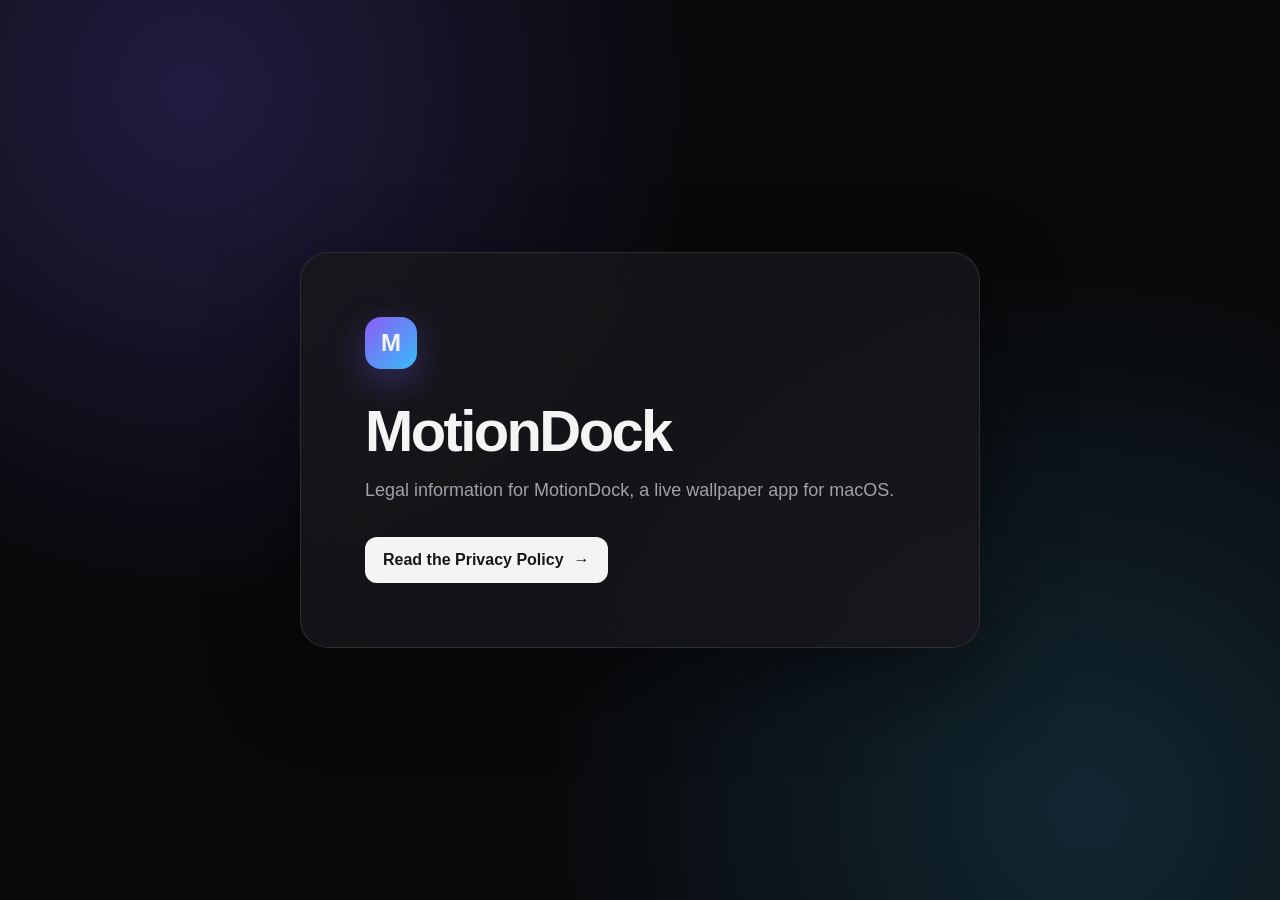
==== site/index.html @ 6feaef91 "docs: add App Store privacy policy page" ====
<!doctype html>
<html lang="en">
<head>
  <meta charset="utf-8">
  <meta name="viewport" content="width=device-width, initial-scale=1">
  <meta name="description" content="MotionDock legal information and privacy policy.">
  <title>MotionDock Legal</title>
  <style>
    :root {
      color-scheme: dark;
      font-family: Inter, ui-sans-serif, -apple-system, BlinkMacSystemFont, "Segoe UI", sans-serif;
      background: #09090b;
      color: #f4f4f5;
    }

    * { box-sizing: border-box; }

    body {
      min-height: 100vh;
      margin: 0;
      display: grid;
      place-items: center;
      padding: 32px;
      background:
        radial-gradient(circle at 15% 10%, rgba(124, 92, 255, 0.22), transparent 32rem),
        radial-gradient(circle at 85% 90%, rgba(61, 198, 255, 0.16), transparent 34rem),
        #09090b;
    }

    main {
      width: min(100%, 680px);
      padding: clamp(32px, 7vw, 64px);
      border: 1px solid rgba(255, 255, 255, 0.1);
      border-radius: 28px;
      background: rgba(24, 24, 27, 0.82);
      box-shadow: 0 30px 90px rgba(0, 0, 0, 0.42);
      backdrop-filter: blur(20px);
    }

    .mark {
      display: inline-grid;
      place-items: center;
      width: 52px;
      height: 52px;
      margin-bottom: 28px;
      border-radius: 16px;
      background: linear-gradient(135deg, #8b5cf6, #38bdf8);
      font-size: 24px;
      font-weight: 800;
      box-shadow: 0 12px 36px rgba(124, 92, 255, 0.32);
    }

    h1 { margin: 0 0 12px; font-size: clamp(36px, 8vw, 58px); letter-spacing: -0.045em; }
    p { margin: 0 0 32px; color: #a1a1aa; font-size: 18px; line-height: 1.65; }

    a {
      display: inline-flex;
      align-items: center;
      gap: 10px;
      padding: 14px 18px;
      border-radius: 12px;
      background: #f4f4f5;
      color: #18181b;
      font-weight: 700;
      text-decoration: none;
    }

    a:hover { background: #ffffff; transform: translateY(-1px); }
    a:focus-visible { outline: 3px solid #38bdf8; outline-offset: 4px; }
  </style>
</head>
<body>
  <main>
    <div class="mark" aria-hidden="true">M</div>
    <h1>MotionDock</h1>
    <p>Legal information for MotionDock, a live wallpaper app for macOS.</p>
    <a href="./privacy/">Read the Privacy Policy <span aria-hidden="true">→</span></a>
  </main>
</body>
</html>
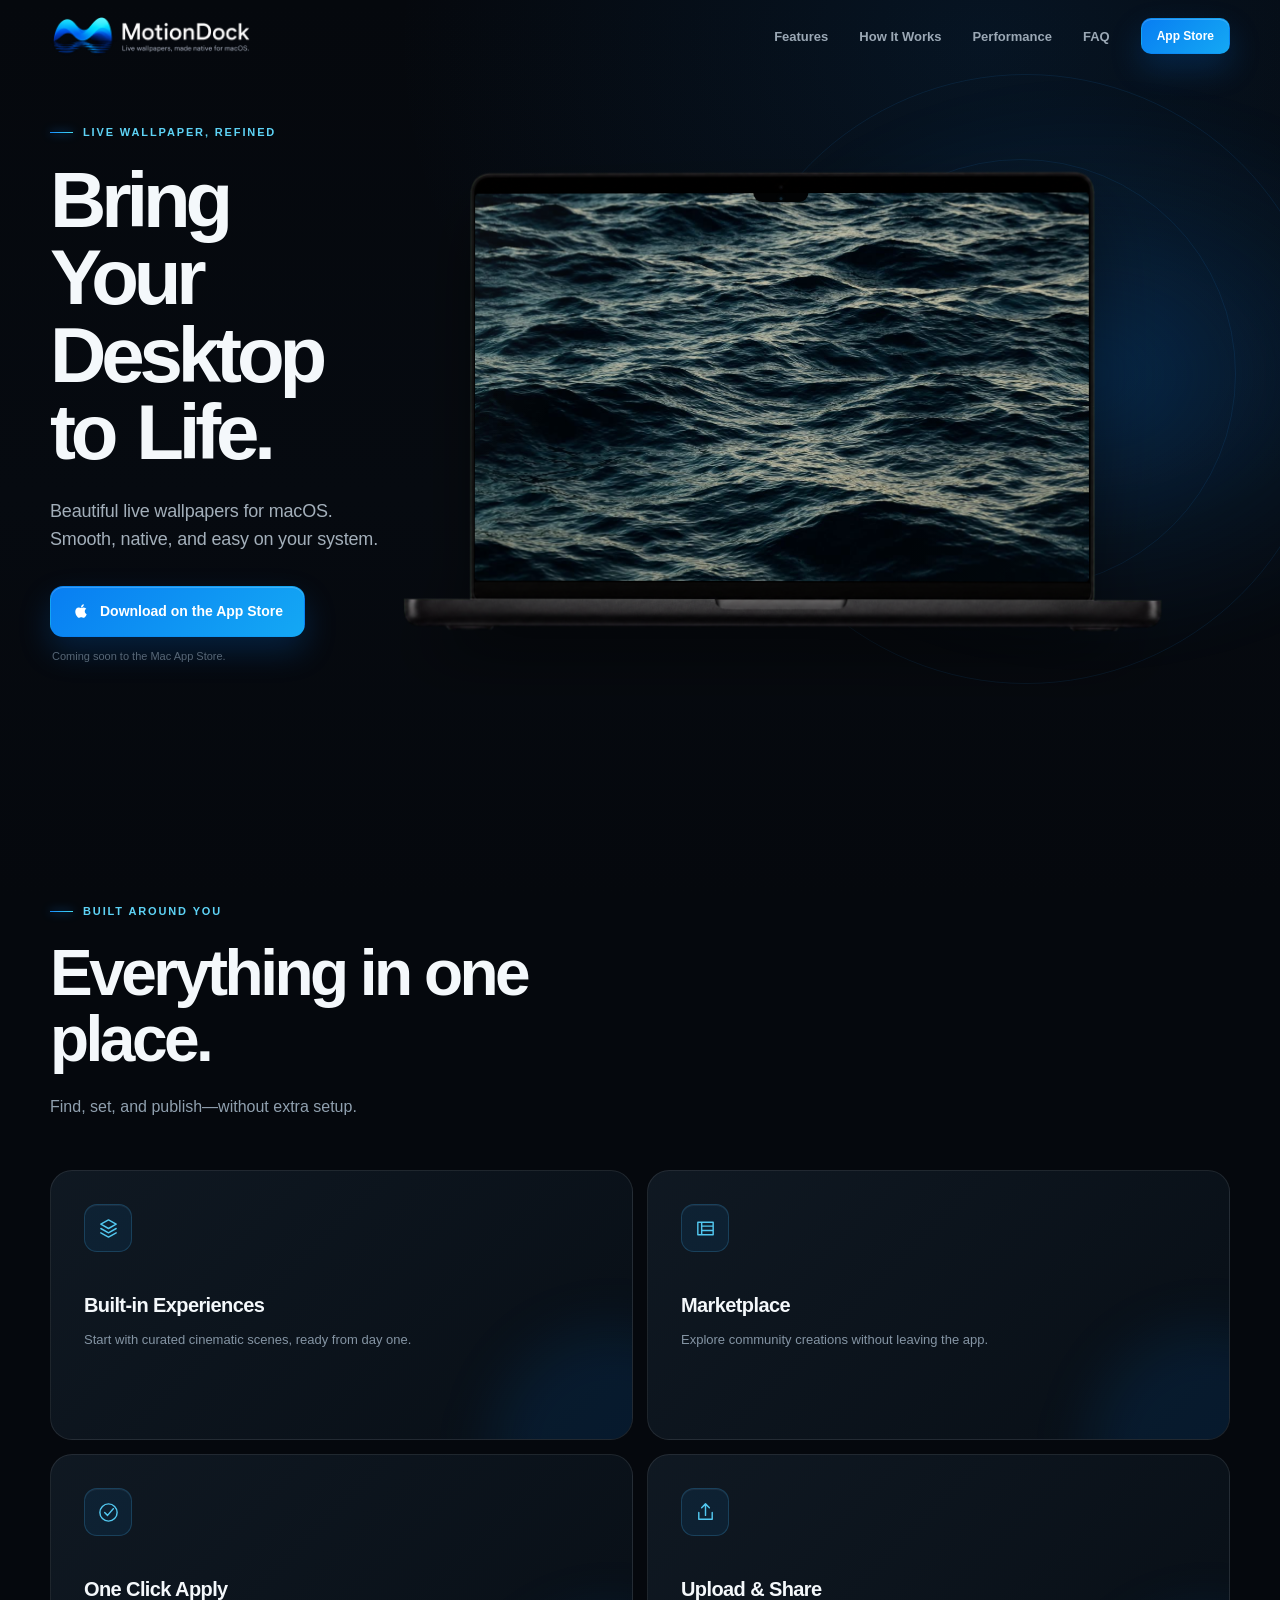
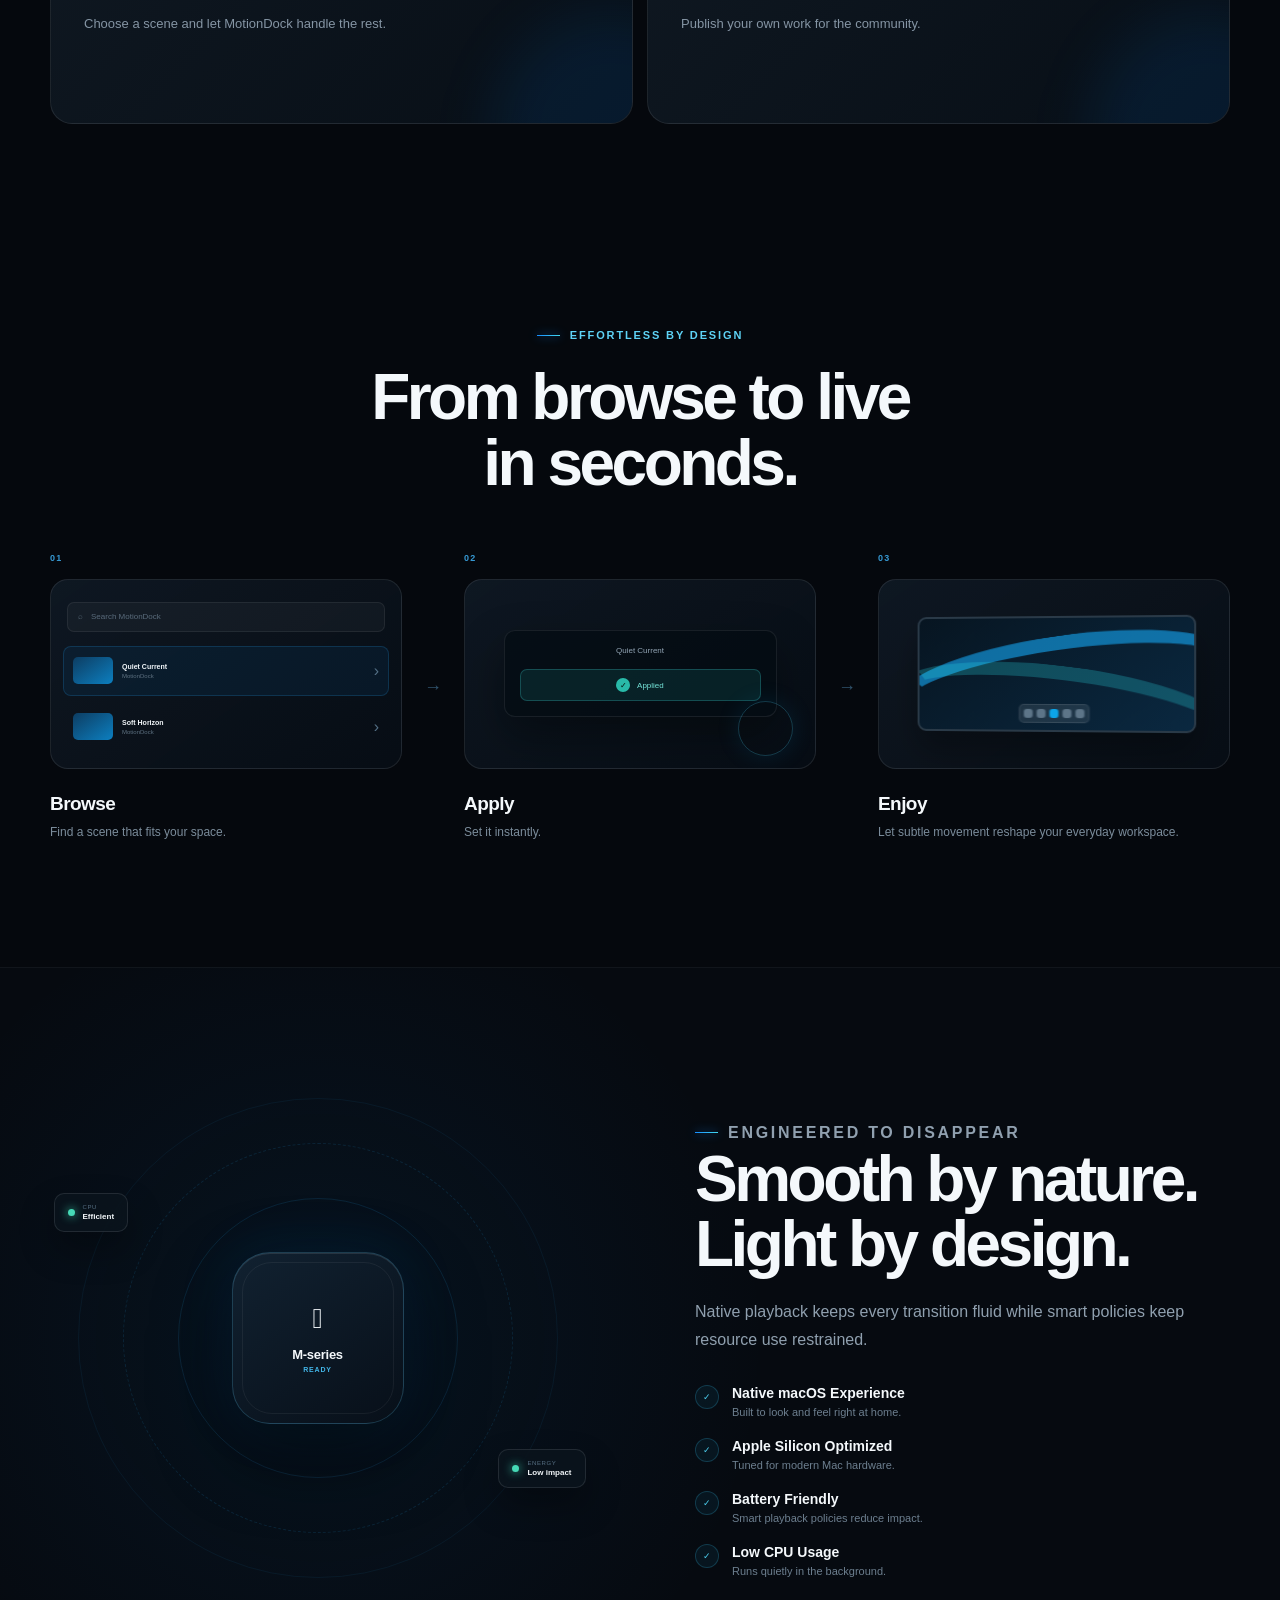
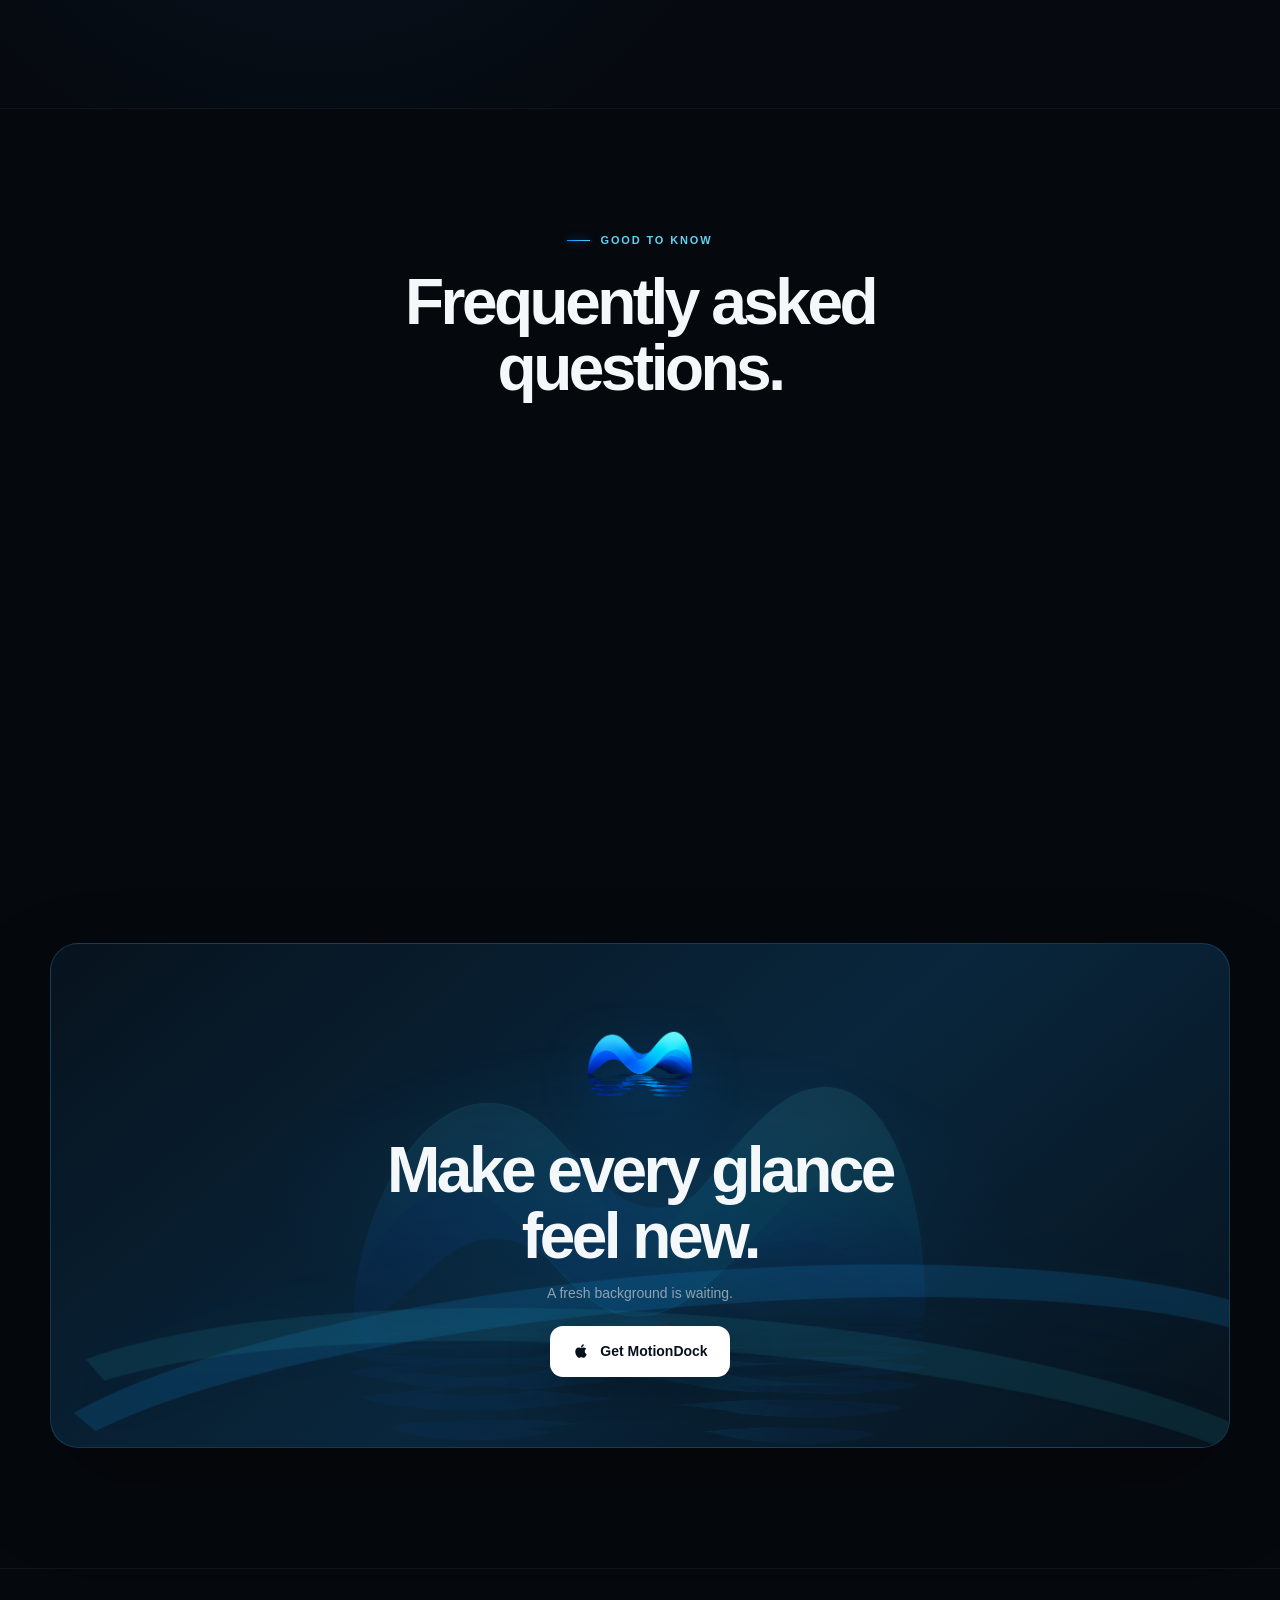
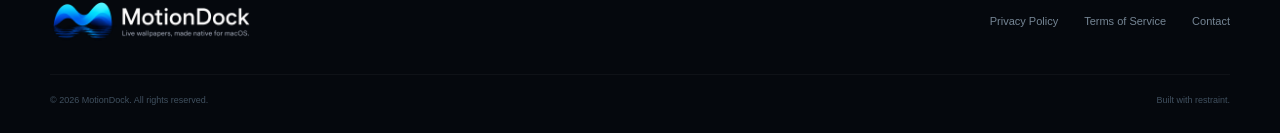
==== commit 66cc76e8: "Add MotionDock website" ====
--- a/site/index.html
+++ b/site/index.html
@@ -3,78 +3,223 @@
 <head>
   <meta charset="utf-8">
   <meta name="viewport" content="width=device-width, initial-scale=1">
-  <meta name="description" content="MotionDock legal information and privacy policy.">
-  <title>MotionDock Legal</title>
-  <style>
-    :root {
-      color-scheme: dark;
-      font-family: Inter, ui-sans-serif, -apple-system, BlinkMacSystemFont, "Segoe UI", sans-serif;
-      background: #09090b;
-      color: #f4f4f5;
-    }
-
-    * { box-sizing: border-box; }
-
-    body {
-      min-height: 100vh;
-      margin: 0;
-      display: grid;
-      place-items: center;
-      padding: 32px;
-      background:
-        radial-gradient(circle at 15% 10%, rgba(124, 92, 255, 0.22), transparent 32rem),
-        radial-gradient(circle at 85% 90%, rgba(61, 198, 255, 0.16), transparent 34rem),
-        #09090b;
-    }
-
-    main {
-      width: min(100%, 680px);
-      padding: clamp(32px, 7vw, 64px);
-      border: 1px solid rgba(255, 255, 255, 0.1);
-      border-radius: 28px;
-      background: rgba(24, 24, 27, 0.82);
-      box-shadow: 0 30px 90px rgba(0, 0, 0, 0.42);
-      backdrop-filter: blur(20px);
-    }
-
-    .mark {
-      display: inline-grid;
-      place-items: center;
-      width: 52px;
-      height: 52px;
-      margin-bottom: 28px;
-      border-radius: 16px;
-      background: linear-gradient(135deg, #8b5cf6, #38bdf8);
-      font-size: 24px;
-      font-weight: 800;
-      box-shadow: 0 12px 36px rgba(124, 92, 255, 0.32);
-    }
-
-    h1 { margin: 0 0 12px; font-size: clamp(36px, 8vw, 58px); letter-spacing: -0.045em; }
-    p { margin: 0 0 32px; color: #a1a1aa; font-size: 18px; line-height: 1.65; }
-
-    a {
-      display: inline-flex;
-      align-items: center;
-      gap: 10px;
-      padding: 14px 18px;
-      border-radius: 12px;
-      background: #f4f4f5;
-      color: #18181b;
-      font-weight: 700;
-      text-decoration: none;
-    }
-
-    a:hover { background: #ffffff; transform: translateY(-1px); }
-    a:focus-visible { outline: 3px solid #38bdf8; outline-offset: 4px; }
-  </style>
+  <meta name="theme-color" content="#05080d">
+  <meta name="description" content="MotionDock brings beautiful, performance-friendly live wallpapers to macOS. Built natively for Apple Silicon.">
+  <meta name="keywords" content="MotionDock, macOS live wallpaper, Apple Silicon, animated wallpaper, Mac wallpaper">
+  <meta name="author" content="MotionDock">
+  <meta property="og:type" content="website">
+  <meta property="og:site_name" content="MotionDock">
+  <meta property="og:title" content="MotionDock — Bring Your Desktop to Life">
+  <meta property="og:description" content="Beautiful live wallpapers for macOS. Designed for Apple Silicon.">
+  <meta property="og:image" content="https://gkgk104.github.io/MovingWallpaperMac/assets/brandmark.png">
+  <meta property="og:url" content="https://gkgk104.github.io/MovingWallpaperMac/">
+  <meta name="twitter:card" content="summary_large_image">
+  <meta name="twitter:title" content="MotionDock — Bring Your Desktop to Life">
+  <meta name="twitter:description" content="Beautiful live wallpapers for macOS. Designed for Apple Silicon.">
+  <meta name="twitter:image" content="https://gkgk104.github.io/MovingWallpaperMac/assets/brandmark.png">
+  <link rel="canonical" href="https://gkgk104.github.io/MovingWallpaperMac/">
+  <link rel="icon" type="image/png" href="assets/favicon.png">
+  <link rel="apple-touch-icon" href="assets/brandmark.png">
+  <link rel="stylesheet" href="styles.css?v=20260703-icon1">
+  <script src="script.js" defer></script>
+  <title>MotionDock — Live Wallpapers for macOS</title>
 </head>
 <body>
-  <main>
-    <div class="mark" aria-hidden="true">M</div>
-    <h1>MotionDock</h1>
-    <p>Legal information for MotionDock, a live wallpaper app for macOS.</p>
-    <a href="./privacy/">Read the Privacy Policy <span aria-hidden="true">→</span></a>
+  <a class="skip-link" href="#main">Skip to content</a>
+
+  <header class="site-header" data-header>
+    <nav class="nav shell" aria-label="Primary navigation">
+      <a class="brand" href="./" aria-label="MotionDock home">
+        <img class="brand-wordmark" src="assets/wordmark.png" width="200" height="40" alt="MotionDock">
+      </a>
+      <button class="nav-toggle" type="button" aria-expanded="false" aria-controls="nav-links" data-nav-toggle>
+        <span class="sr-only">Open menu</span>
+        <span></span><span></span>
+      </button>
+      <div class="nav-links" id="nav-links" data-nav-links>
+        <a href="#features">Features</a>
+        <a href="#how-it-works">How It Works</a>
+        <a href="#performance">Performance</a>
+        <a href="#faq">FAQ</a>
+        <a class="button button-small button-primary" href="#download" data-app-store>App Store</a>
+      </div>
+    </nav>
+  </header>
+
+  <main id="main">
+    <section class="hero shell section-pad" aria-labelledby="hero-title">
+      <div class="hero-glow" aria-hidden="true"></div>
+      <div class="hero-copy reveal">
+        <p class="eyebrow"><span></span> Live wallpaper, refined</p>
+        <h1 id="hero-title">Bring Your<br>Desktop to Life.</h1>
+        <p class="hero-subtitle">Beautiful live wallpapers for macOS.<br>Smooth, native, and easy on your system.</p>
+        <div class="button-row">
+          <a class="button button-primary" href="#download" data-app-store>
+            <svg aria-hidden="true" viewBox="0 0 24 24"><path d="M17.05 20.28c-.98.95-2.05.8-3.08.35-1.09-.46-2.09-.48-3.24 0-1.44.62-2.2.44-3.06-.35C2.79 15.25 3.51 7.59 9.05 7.31c1.35.07 2.29.74 3.08.79 1.18-.24 2.31-.93 3.57-.84 1.51.12 2.65.72 3.4 1.8-3.12 1.87-2.38 5.98.48 7.13-.57 1.5-1.31 2.99-2.53 4.1ZM12.03 7.25C11.88 5.02 13.69 3.18 15.77 3c.29 2.58-2.34 4.5-3.74 4.25Z"/></svg>
+            Download on the App Store
+          </a>
+        </div>
+        <p class="availability" data-store-status>Coming soon to the Mac App Store.</p>
+      </div>
+
+      <div class="hero-visual reveal" data-reveal-delay="1" aria-label="MotionDock live wallpaper running on a MacBook">
+        <div class="preview-orbit preview-orbit-one" aria-hidden="true"></div>
+        <div class="preview-orbit preview-orbit-two" aria-hidden="true"></div>
+        <div class="macbook">
+          <div class="macbook-frame">
+            <img class="macbook-frame-image" src="assets/macbook-frame-transparent.png" width="1604" height="981" alt="" aria-hidden="true">
+            <div class="macbook-screen">
+              <video data-hero-video autoplay muted loop playsinline preload="metadata" poster="assets/hero-wallpaper-poster.jpg" aria-label="Ocean live wallpaper playing on a Mac desktop">
+                <source src="assets/hero-wallpaper.mp4" type="video/mp4">
+              </video>
+              <div class="screen-sheen" aria-hidden="true"></div>
+            </div>
+          </div>
+        </div>
+      </div>
+    </section>
+
+    <section class="section shell" id="features" aria-labelledby="features-title">
+      <div class="section-heading reveal">
+        <p class="eyebrow"><span></span> Built around you</p>
+        <h2 id="features-title">Everything in one place.</h2>
+        <p>Find, set, and publish—without extra setup.</p>
+      </div>
+      <div class="feature-grid">
+        <article class="feature-card reveal">
+          <div class="feature-icon" aria-hidden="true"><svg viewBox="0 0 24 24"><path d="m4 7.5 8-4.5 8 4.5-8 4.5-8-4.5Z"/><path d="m4 12 8 4.5 8-4.5M4 16.5l8 4.5 8-4.5"/></svg></div>
+          <h3>Built-in Experiences</h3>
+          <p>Start with curated cinematic scenes, ready from day one.</p>
+        </article>
+        <article class="feature-card reveal" data-reveal-delay="1">
+          <div class="feature-icon" aria-hidden="true"><svg viewBox="0 0 24 24"><path d="M4 5.5h16v13H4zM8 5.5v13M8 9.5h12M8 14h12"/></svg></div>
+          <h3>Marketplace</h3>
+          <p>Explore community creations without leaving the app.</p>
+        </article>
+        <article class="feature-card reveal">
+          <div class="feature-icon" aria-hidden="true"><svg viewBox="0 0 24 24"><path d="m8 12 3 3 6-7M12 3a9 9 0 1 0 0 18 9 9 0 0 0 0-18Z"/></svg></div>
+          <h3>One Click Apply</h3>
+          <p>Choose a scene and let MotionDock handle the rest.</p>
+        </article>
+        <article class="feature-card reveal" data-reveal-delay="1">
+          <div class="feature-icon" aria-hidden="true"><svg viewBox="0 0 24 24"><path d="M12 15V3m0 0L8 7m4-4 4 4M5 12v7h14v-7"/></svg></div>
+          <h3>Upload &amp; Share</h3>
+          <p>Publish your own work for the community.</p>
+        </article>
+      </div>
+    </section>
+
+    <section class="section shell how-section" id="how-it-works" aria-labelledby="how-title">
+      <div class="section-heading centered reveal">
+        <p class="eyebrow"><span></span> Effortless by design</p>
+        <h2 id="how-title">From browse to live<br>in seconds.</h2>
+      </div>
+      <div class="steps">
+        <article class="step reveal">
+          <span class="step-number">01</span>
+          <div class="step-visual browse-visual" aria-hidden="true">
+            <div class="search-pill">⌕ <span>Search MotionDock</span></div>
+            <div class="result-row active"><i></i><span><b>Quiet Current</b><small>MotionDock</small></span><em>›</em></div>
+            <div class="result-row"><i></i><span><b>Soft Horizon</b><small>MotionDock</small></span><em>›</em></div>
+          </div>
+          <h3>Browse</h3>
+          <p>Find a scene that fits your space.</p>
+        </article>
+        <div class="step-connector" aria-hidden="true">→</div>
+        <article class="step reveal" data-reveal-delay="1">
+          <span class="step-number">02</span>
+          <div class="step-visual apply-visual" aria-hidden="true">
+            <div class="apply-window"><span>Quiet Current</span><button><i>✓</i> Applied</button></div>
+            <div class="click-ring"></div>
+          </div>
+          <h3>Apply</h3>
+          <p>Set it instantly.</p>
+        </article>
+        <div class="step-connector" aria-hidden="true">→</div>
+        <article class="step reveal" data-reveal-delay="2">
+          <span class="step-number">03</span>
+          <div class="step-visual enjoy-visual" aria-hidden="true">
+            <div class="mini-desktop"><div class="desktop-wave"><i></i><i></i></div><div class="dock"><span></span><span></span><span></span><span></span><span></span></div></div>
+          </div>
+          <h3>Enjoy</h3>
+          <p>Let subtle movement reshape your everyday workspace.</p>
+        </article>
+      </div>
+    </section>
+
+    <section class="section performance-section" id="performance" aria-labelledby="performance-title">
+      <div class="shell performance-layout">
+        <div class="performance-visual reveal" aria-hidden="true">
+          <div class="silicon-chip"><span></span><b>M-series</b><small>Ready</small></div>
+          <div class="flow-ring ring-one"></div><div class="flow-ring ring-two"></div><div class="flow-ring ring-three"></div>
+          <div class="metric-badge metric-one"><i></i><span><small>CPU</small><b>Efficient</b></span></div>
+          <div class="metric-badge metric-two"><i></i><span><small>ENERGY</small><b>Low impact</b></span></div>
+        </div>
+        <div class="performance-copy reveal" data-reveal-delay="1">
+          <p class="eyebrow"><span></span> Engineered to disappear</p>
+          <h2 id="performance-title">Smooth by nature.<br>Light by design.</h2>
+          <p>Native playback keeps every transition fluid while smart policies keep resource use restrained.</p>
+          <ul class="performance-list">
+            <li><i>✓</i><span><b>Native macOS Experience</b><small>Built to look and feel right at home.</small></span></li>
+            <li><i>✓</i><span><b>Apple Silicon Optimized</b><small>Tuned for modern Mac hardware.</small></span></li>
+            <li><i>✓</i><span><b>Battery Friendly</b><small>Smart playback policies reduce impact.</small></span></li>
+            <li><i>✓</i><span><b>Low CPU Usage</b><small>Runs quietly in the background.</small></span></li>
+          </ul>
+        </div>
+      </div>
+    </section>
+
+    <section class="section shell faq-section" id="faq" aria-labelledby="faq-title">
+      <div class="section-heading centered reveal">
+        <p class="eyebrow"><span></span> Good to know</p>
+        <h2 id="faq-title">Frequently asked questions.</h2>
+      </div>
+      <div class="faq-list reveal">
+        <details>
+          <summary>Does it support Apple Silicon?<span aria-hidden="true">＋</span></summary>
+          <p>Yes. It is tuned for every M-series Mac.</p>
+        </details>
+        <details>
+          <summary>Can I upload my own wallpapers?<span aria-hidden="true">＋</span></summary>
+          <p>Yes. Signed-in users can upload supported motion wallpapers they own or have permission to share.</p>
+        </details>
+        <details>
+          <summary>Where are uploaded videos stored?<span aria-hidden="true">＋</span></summary>
+          <p>Published marketplace videos are stored securely using MotionDock’s cloud infrastructure. Local wallpapers you import remain on your Mac.</p>
+        </details>
+        <details>
+          <summary>Does it affect performance?<span aria-hidden="true">＋</span></summary>
+          <p>Activity drops automatically whenever the wallpaper is covered or inactive.</p>
+        </details>
+      </div>
+    </section>
+
+    <section class="cta-section shell" id="download" aria-labelledby="cta-title">
+      <div class="cta-card reveal">
+        <div class="cta-wave" aria-hidden="true"></div>
+        <img class="cta-brand-wave" src="assets/wave-mark.png" alt="" aria-hidden="true">
+        <img class="cta-brandmark" src="assets/logomark.png" width="150" height="100" alt="MotionDock logo">
+        <h2 id="cta-title">Make every glance<br>feel new.</h2>
+        <p>A fresh background is waiting.</p>
+        <a class="button button-light" href="#download" data-app-store>
+          <svg aria-hidden="true" viewBox="0 0 24 24"><path d="M17.05 20.28c-.98.95-2.05.8-3.08.35-1.09-.46-2.09-.48-3.24 0-1.44.62-2.2.44-3.06-.35C2.79 15.25 3.51 7.59 9.05 7.31c1.35.07 2.29.74 3.08.79 1.18-.24 2.31-.93 3.57-.84 1.51.12 2.65.72 3.4 1.8-3.12 1.87-2.38 5.98.48 7.13-.57 1.5-1.31 2.99-2.53 4.1ZM12.03 7.25C11.88 5.02 13.69 3.18 15.77 3c.29 2.58-2.34 4.5-3.74 4.25Z"/></svg>
+          Get MotionDock
+        </a>
+      </div>
+    </section>
   </main>
+
+  <footer class="site-footer">
+    <div class="shell footer-main">
+      <a class="brand" href="./" aria-label="MotionDock home"><img class="brand-wordmark footer-wordmark" src="assets/wordmark.png" width="180" height="36" alt="MotionDock"></a>
+      <nav aria-label="Legal navigation">
+        <a href="privacy/">Privacy Policy</a>
+        <a href="terms/">Terms of Service</a>
+        <a href="contact/">Contact</a>
+      </nav>
+    </div>
+    <div class="shell footer-bottom"><span>© <span data-year>2026</span> MotionDock. All rights reserved.</span><span>Built with restraint.</span></div>
+  </footer>
+  <div class="toast" role="status" aria-live="polite" data-toast></div>
 </body>
 </html>
--- a/site/styles.css
+++ b/site/styles.css
@@ -0,0 +1,292 @@
+:root {
+  color-scheme: dark;
+  --bg: #05080d;
+  --bg-soft: #09111a;
+  --surface: rgba(16, 27, 40, 0.66);
+  --surface-strong: rgba(19, 31, 45, 0.92);
+  --line: rgba(255, 255, 255, 0.09);
+  --line-blue: rgba(72, 195, 255, 0.22);
+  --text: #f4f8fb;
+  --muted: #90a0af;
+  --dim: #667585;
+  --blue: #168cff;
+  --cyan: #42d9ef;
+  --max-width: 1180px;
+  --radius: 28px;
+  font-family: Inter, ui-sans-serif, -apple-system, BlinkMacSystemFont, "SF Pro Display", "Helvetica Neue", Arial, sans-serif;
+  font-synthesis: none;
+  text-rendering: optimizeLegibility;
+}
+
+* { box-sizing: border-box; }
+html { overflow-x: clip; scroll-behavior: smooth; scroll-padding-top: 88px; }
+body { margin: 0; overflow-x: clip; background: var(--bg); color: var(--text); }
+body::before { content: ""; position: fixed; inset: 0; z-index: -2; pointer-events: none; background: radial-gradient(ellipse at 77% 5%, rgba(17, 120, 214, .11), transparent 37rem), linear-gradient(#05080d, #060a10 55%, #05080d); }
+button, a { font: inherit; }
+a { color: inherit; }
+img, svg { display: block; }
+.shell { width: min(calc(100% - 48px), var(--max-width)); margin-inline: auto; }
+.section-pad { padding-block: 112px 90px; }
+.section { padding-block: 125px; }
+.sr-only { position: absolute; width: 1px; height: 1px; padding: 0; margin: -1px; overflow: hidden; clip: rect(0,0,0,0); white-space: nowrap; border: 0; }
+.skip-link { position: fixed; top: 12px; left: 12px; z-index: 1000; transform: translateY(-150%); padding: 10px 16px; border-radius: 10px; background: white; color: #06101b; font-weight: 700; text-decoration: none; }
+.skip-link:focus { transform: translateY(0); }
+
+.site-header { position: fixed; inset: 0 0 auto; z-index: 50; border-bottom: 1px solid transparent; transition: background .25s, border-color .25s; }
+.site-header.scrolled { border-color: var(--line); background: rgba(5, 8, 13, .74); backdrop-filter: blur(22px) saturate(140%); }
+.nav { height: 72px; display: flex; align-items: center; justify-content: space-between; }
+.brand { display: inline-flex; align-items: center; gap: 11px; color: var(--text); text-decoration: none; font-size: 17px; font-weight: 720; letter-spacing: -.025em; }
+.brand img { border-radius: 9px; box-shadow: 0 7px 24px rgba(0, 116, 255, .2); }
+.brand .brand-wordmark { width: 200px; height: 40px; object-fit: contain; border-radius: 0; box-shadow: none; }
+.nav-links { display: flex; align-items: center; gap: 31px; }
+.nav-links > a:not(.button) { color: #9ba8b5; font-size: 13px; font-weight: 560; text-decoration: none; transition: color .2s; }
+.nav-links > a:not(.button):hover { color: white; }
+.nav-toggle { display: none; width: 42px; height: 42px; border: 0; background: transparent; color: white; }
+.nav-toggle span:not(.sr-only) { display: block; width: 19px; height: 1px; margin: 6px auto; background: currentColor; transition: transform .2s; }
+
+.button { display: inline-flex; min-height: 51px; align-items: center; justify-content: center; gap: 10px; padding: 0 21px; border: 1px solid transparent; border-radius: 13px; cursor: pointer; font-size: 14px; font-weight: 650; text-decoration: none; transition: transform .2s, box-shadow .2s, background .2s, border-color .2s; }
+.button:hover { transform: translateY(-2px); }
+.button:focus-visible, a:focus-visible, summary:focus-visible, button:focus-visible { outline: 3px solid rgba(66, 217, 239, .7); outline-offset: 3px; }
+.button svg { width: 18px; fill: currentColor; }
+.button-primary { background: linear-gradient(135deg, #087ef2, #14a8f4); color: white; box-shadow: 0 14px 32px rgba(0, 119, 235, .22), inset 0 1px rgba(255,255,255,.2); }
+.button-primary:hover { box-shadow: 0 17px 38px rgba(0, 119, 235, .35), inset 0 1px rgba(255,255,255,.22); }
+.button-secondary { border-color: var(--line); background: rgba(255,255,255,.045); color: #d8e2ea; backdrop-filter: blur(12px); }
+.button-secondary:hover { border-color: rgba(255,255,255,.18); background: rgba(255,255,255,.08); }
+.button-light { background: white; color: #08111b; box-shadow: 0 18px 45px rgba(0,0,0,.25); }
+.button-small { min-height: 36px; padding-inline: 15px; border-radius: 10px; font-size: 12px; }
+
+.hero { position: relative; min-height: 780px; display: grid; grid-template-columns: .83fr 1.17fr; align-items: center; gap: 22px; }
+.hero-glow { position: absolute; z-index: -1; width: 760px; height: 560px; right: -240px; top: 95px; filter: blur(20px); background: radial-gradient(ellipse, rgba(9, 122, 229, .25), rgba(22, 142, 255, .06) 45%, transparent 72%); }
+.hero-copy { position: relative; z-index: 3; padding-bottom: 14px; }
+.eyebrow { display: flex; align-items: center; gap: 10px; margin: 0 0 24px; color: #5ed3f6; font-size: 11px; font-weight: 750; letter-spacing: .17em; text-transform: uppercase; }
+.eyebrow span { width: 23px; height: 1px; background: linear-gradient(90deg, var(--blue), var(--cyan)); box-shadow: 0 0 10px var(--blue); }
+h1, h2, h3, p { overflow-wrap: break-word; }
+.hero h1 { margin: 0; font-size: clamp(55px, 6.1vw, 83px); line-height: .99; letter-spacing: -.066em; word-spacing: .08em; font-weight: 720; }
+.hero-subtitle { margin: 27px 0 32px; color: #a3afba; font-size: 18px; line-height: 1.55; letter-spacing: -.01em; }
+.button-row { display: flex; gap: 10px; flex-wrap: wrap; }
+.availability { margin: 13px 0 0 2px; color: #566777; font-size: 11px; }
+
+.hero-visual { position: relative; z-index: 1; width: 760px; max-width: 66vw; margin-left: -6px; perspective: 1800px; }
+.macbook { position: relative; width: 100%; transform: rotateY(-1deg) rotateX(.3deg); transform-origin: center; transition: transform .45s ease; filter: drop-shadow(0 34px 34px rgba(0,0,0,.45)); }
+.macbook:hover { transform: rotateY(0) rotateX(0); }
+.macbook-frame { position: relative; width: 100%; aspect-ratio: 1604 / 981; }
+.macbook-frame-image { position: absolute; z-index: 1; inset: 0; width: 100%; height: 100%; object-fit: contain; pointer-events: none; }
+.macbook-screen { position: absolute; z-index: 2; inset: 5.2% 9.55% 11.4%; overflow: hidden; border-radius: 4px; background: #020304; box-shadow: inset 0 0 0 1px rgba(255,255,255,.025); }
+.macbook-screen::before { content: ""; position: absolute; z-index: 5; width: clamp(36px, 9%, 66px); height: clamp(9px, 2.3%, 15px); left: 50%; top: 0; border-radius: 0 0 9px 9px; background: #020304; box-shadow: 0 1px 0 rgba(255,255,255,.035), 0 2px 8px rgba(0,0,0,.3); transform: translateX(-50%); }
+.macbook-screen::after { content: ""; position: absolute; z-index: 6; width: 3px; height: 3px; left: 50%; top: 4px; border-radius: 50%; background: #122733; box-shadow: 0 0 4px rgba(47,142,184,.24); transform: translateX(-50%); }
+.macbook-screen video { width: 100%; height: 100%; object-fit: cover; background: #061017; }
+.screen-sheen { position: absolute; z-index: 2; inset: 0; pointer-events: none; background: linear-gradient(118deg, rgba(255,255,255,.045), transparent 24%, transparent 75%, rgba(33,115,160,.04)); }
+.preview-orbit { position: absolute; z-index: -1; border: 1px solid rgba(44, 160, 250, .1); border-radius: 50%; }
+.preview-orbit-one { width: 610px; height: 610px; right: -170px; top: -95px; }
+.preview-orbit-two { width: 430px; height: 430px; right: -75px; top: -10px; }
+
+.section-heading { max-width: 650px; margin-bottom: 50px; }
+.section-heading.centered { margin-inline: auto; text-align: center; }
+.section-heading.centered .eyebrow { justify-content: center; }
+.section-heading h2, .performance-copy h2, .cta-card h2, .legal-hero h1 { margin: 0; font-size: clamp(41px, 5vw, 64px); line-height: 1.03; letter-spacing: -.055em; font-weight: 680; }
+.section-heading > p:last-child, .performance-copy > p { margin: 20px 0 0; color: var(--muted); font-size: 16px; line-height: 1.7; }
+.feature-grid { display: grid; grid-template-columns: repeat(2, 1fr); gap: 14px; }
+.feature-card { position: relative; min-height: 270px; overflow: hidden; padding: 33px; border: 1px solid var(--line); border-radius: 22px; background: linear-gradient(135deg, rgba(20, 31, 43, .72), rgba(9, 17, 26, .72)); transition: transform .25s, border-color .25s, background .25s; }
+.feature-card::after { content: ""; position: absolute; width: 240px; height: 240px; right: -100px; bottom: -130px; border-radius: 50%; background: rgba(0, 129, 241, .1); filter: blur(28px); }
+.feature-card:hover { transform: translateY(-4px); border-color: rgba(71, 184, 248, .22); background: linear-gradient(135deg, rgba(22, 36, 50, .82), rgba(9, 18, 28, .78)); }
+.feature-icon { display: grid; place-items: center; width: 48px; height: 48px; margin-bottom: 42px; border: 1px solid rgba(72,195,255,.2); border-radius: 13px; background: rgba(13, 117, 196, .11); box-shadow: inset 0 1px rgba(255,255,255,.06); }
+.feature-icon svg { width: 23px; fill: none; stroke: #52c7ef; stroke-linecap: round; stroke-linejoin: round; stroke-width: 1.5; }
+.feature-card h3 { margin: 0; font-size: 20px; letter-spacing: -.03em; }
+.feature-card p { max-width: 400px; margin: 12px 0 0; color: #8595a4; font-size: 13px; line-height: 1.65; }
+
+.how-section { padding-top: 80px; }
+.steps { display: grid; grid-template-columns: 1fr 30px 1fr 30px 1fr; align-items: center; gap: 16px; }
+.step { min-width: 0; }
+.step-number { color: #3698d2; font-size: 9px; font-weight: 700; letter-spacing: .14em; }
+.step-visual { position: relative; height: 190px; margin: 14px 0 24px; overflow: hidden; border: 1px solid var(--line); border-radius: 18px; background: linear-gradient(145deg, rgba(17,29,41,.75), rgba(8,14,22,.84)); }
+.step h3 { margin: 0 0 8px; font-size: 19px; letter-spacing: -.03em; }
+.step > p { margin: 0; color: #7b8c9b; font-size: 12px; line-height: 1.6; }
+.step-connector { color: #31536d; font-size: 18px; text-align: center; transform: translateY(-7px); }
+.search-pill { width: calc(100% - 32px); height: 30px; display: flex; align-items: center; gap: 8px; margin: 22px 16px 14px; padding: 0 10px; border: 1px solid rgba(255,255,255,.07); border-radius: 7px; background: rgba(255,255,255,.035); color: #5a6b7b; font-size: 8px; }
+.result-row { height: 50px; display: flex; align-items: center; gap: 9px; margin: 0 12px 6px; padding: 0 9px; border: 1px solid transparent; border-radius: 8px; }
+.result-row.active { border-color: rgba(35, 155, 233, .2); background: rgba(11, 110, 184, .1); }
+.result-row > i { width: 40px; height: 27px; border-radius: 5px; background: linear-gradient(145deg,#0d3d62,#0c7fc0); }
+.result-row > span { display: grid; gap: 3px; font-size: 7px; }
+.result-row small { color: #5e7180; font-size: 6px; }
+.result-row em { margin-left: auto; color: #547086; font-style: normal; }
+.apply-visual { display: grid; place-items: center; }
+.apply-window { width: 78%; padding: 15px; border: 1px solid rgba(255,255,255,.08); border-radius: 11px; background: rgba(4,12,19,.7); box-shadow: 0 20px 45px rgba(0,0,0,.35); text-align: center; }
+.apply-window span { display: block; margin-bottom: 14px; color: #93a5b5; font-size: 8px; }
+.apply-window button { width: 100%; height: 32px; border: 1px solid rgba(60, 210, 208, .25); border-radius: 7px; background: rgba(33, 185, 176, .12); color: #74e3d8; font-size: 8px; }
+.apply-window i { display: inline-grid; place-items: center; width: 14px; height: 14px; margin-right: 5px; border-radius: 50%; background: #29baa9; color: #061713; font-style: normal; }
+.click-ring { position: absolute; width: 55px; height: 55px; right: 22px; bottom: 12px; border: 1px solid rgba(70, 205, 245, .24); border-radius: 50%; box-shadow: 0 0 25px rgba(13, 156, 225, .12); }
+.enjoy-visual { display: grid; place-items: center; perspective: 700px; }
+.mini-desktop { position: relative; width: 80%; height: 116px; overflow: hidden; border: 2px solid #2a3a48; border-radius: 9px; background: linear-gradient(145deg,#071521,#0a2840); box-shadow: 0 20px 35px rgba(0,0,0,.3); transform: rotateY(-6deg); }
+.desktop-wave i { position: absolute; width: 125%; height: 90px; top: 18px; left: -10%; border: 14px solid transparent; border-top-color: rgba(20, 167, 244, .6); border-radius: 50%; transform: rotate(-8deg); }
+.desktop-wave i:last-child { top: 48px; border-top-color: rgba(40, 218, 232, .25); transform: rotate(7deg); }
+.dock { position: absolute; bottom: 7px; left: 50%; display: flex; gap: 4px; padding: 4px; border: 1px solid rgba(255,255,255,.1); border-radius: 5px; background: rgba(255,255,255,.09); transform: translateX(-50%); backdrop-filter: blur(8px); }
+.dock span { width: 9px; height: 9px; border-radius: 3px; background: #5d7588; }
+.dock span:nth-child(3) { background: #0ca5e9; }
+
+.performance-section { border-block: 1px solid rgba(255,255,255,.045); background: radial-gradient(circle at 25% 50%, rgba(8,108,196,.09), transparent 28rem), rgba(8,13,20,.56); }
+.performance-layout { display: grid; grid-template-columns: 1fr 1fr; align-items: center; gap: 110px; }
+.performance-visual { position: relative; display: grid; place-items: center; min-height: 490px; }
+.silicon-chip { position: relative; z-index: 3; width: 172px; height: 172px; display: flex; flex-direction: column; align-items: center; justify-content: center; border: 1px solid rgba(90, 199, 245, .23); border-radius: 38px; background: linear-gradient(145deg, rgba(18,35,50,.95), rgba(8,16,25,.96)); box-shadow: 0 30px 80px rgba(0,0,0,.48), 0 0 55px rgba(0,132,229,.13), inset 0 1px rgba(255,255,255,.1); }
+.silicon-chip::before { content: ""; position: absolute; inset: 9px; border: 1px solid rgba(255,255,255,.06); border-radius: 30px; }
+.silicon-chip span { font-size: 28px; }
+.silicon-chip b { margin-top: 12px; font-size: 13px; letter-spacing: -.02em; }
+.silicon-chip small { margin-top: 4px; color: #42b6e8; font-size: 7px; font-weight: 700; letter-spacing: .12em; text-transform: uppercase; }
+.flow-ring { position: absolute; border: 1px solid rgba(48, 164, 232, .14); border-radius: 50%; }
+.ring-one { width: 280px; height: 280px; }
+.ring-two { width: 390px; height: 390px; border-style: dashed; }
+.ring-three { width: 480px; height: 480px; border-color: rgba(48, 164, 232, .07); }
+.metric-badge { position: absolute; z-index: 4; display: flex; align-items: center; gap: 8px; padding: 10px 13px; border: 1px solid rgba(255,255,255,.1); border-radius: 10px; background: rgba(10,20,29,.8); box-shadow: 0 17px 35px rgba(0,0,0,.32); backdrop-filter: blur(15px); }
+.metric-badge i { width: 7px; height: 7px; border-radius: 50%; background: #46d9b6; box-shadow: 0 0 10px #37d8b3; }
+.metric-badge small, .metric-badge b { display: block; }
+.metric-badge small { color: #587084; font-size: 6px; letter-spacing: .1em; }
+.metric-badge b { margin-top: 2px; font-size: 8px; }
+.metric-one { left: 4px; top: 100px; }
+.metric-two { right: 0; bottom: 95px; }
+.performance-copy > p { max-width: 490px; }
+.performance-list { display: grid; gap: 20px; margin: 32px 0 0; padding: 0; list-style: none; }
+.performance-list li { display: flex; align-items: flex-start; gap: 13px; }
+.performance-list i { display: grid; place-items: center; flex: 0 0 24px; height: 24px; border: 1px solid rgba(54, 197, 234, .22); border-radius: 50%; background: rgba(25,150,205,.08); color: #4ccceb; font-size: 9px; font-style: normal; }
+.performance-list b, .performance-list small { display: block; }
+.performance-list b { font-size: 14px; }
+.performance-list small { margin-top: 5px; color: #6d7f8f; font-size: 11px; }
+
+.faq-section { max-width: 880px; }
+.faq-list { border-top: 1px solid var(--line); }
+.faq-list details { border-bottom: 1px solid var(--line); }
+.faq-list summary { display: flex; align-items: center; justify-content: space-between; gap: 20px; padding: 26px 4px; cursor: pointer; color: #e9f0f5; font-size: 16px; font-weight: 570; list-style: none; }
+.faq-list summary::-webkit-details-marker { display: none; }
+.faq-list summary span { display: grid; place-items: center; flex: 0 0 27px; height: 27px; border: 1px solid var(--line); border-radius: 50%; color: #5db9df; font-size: 14px; font-weight: 300; transition: transform .2s; }
+.faq-list details[open] summary span { transform: rotate(45deg); }
+.faq-list details p { max-width: 700px; margin: -7px 0 25px 4px; color: #7f909f; font-size: 13px; line-height: 1.7; }
+
+.cta-section { padding-block: 45px 120px; }
+.cta-card { position: relative; overflow: hidden; min-height: 490px; display: flex; flex-direction: column; align-items: center; justify-content: center; padding: 70px 30px; border: 1px solid rgba(80, 186, 248, .2); border-radius: var(--radius); background: linear-gradient(140deg, #07131e, #09263c 52%, #07121c); box-shadow: 0 40px 90px rgba(0,0,0,.25); text-align: center; }
+.cta-card > *:not(.cta-wave):not(.cta-brand-wave) { position: relative; z-index: 2; }
+.cta-card .cta-brand-wave { position: absolute; z-index: 1; width: min(820px, 90%); max-width: none; left: 50%; bottom: -18%; opacity: .085; mix-blend-mode: screen; transform: translateX(-50%); pointer-events: none; }
+.cta-card > img:not(.cta-brand-wave):not(.cta-brandmark) { border-radius: 17px; box-shadow: 0 20px 55px rgba(0,108,225,.35); }
+.cta-card .cta-brandmark { width: 150px; height: 100px; object-fit: contain; border-radius: 0; filter: drop-shadow(0 15px 26px rgba(0,116,235,.22)); }
+.cta-card h2 { margin-top: 24px; }
+.cta-card > p { margin: 15px 0 25px; color: #8fa2b2; font-size: 14px; }
+.cta-card .cta-status { margin: 12px 0 0; color: #60788b; font-size: 10px; }
+.cta-wave { position: absolute; inset: 0; opacity: .7; background: radial-gradient(ellipse at center, rgba(18,140,222,.16), transparent 45%); }
+.cta-wave::before, .cta-wave::after { content: ""; position: absolute; width: 110%; height: 270px; left: -5%; bottom: -165px; border: 34px solid transparent; border-top-color: rgba(20, 158, 240, .22); border-radius: 50%; transform: rotate(-5deg); filter: drop-shadow(0 -10px 30px rgba(13,122,214,.16)); }
+.cta-wave::after { bottom: -205px; border-top-color: rgba(48, 211, 229, .14); transform: rotate(4deg); }
+
+.site-footer { border-top: 1px solid rgba(255,255,255,.055); }
+.footer-main { min-height: 105px; display: flex; align-items: center; justify-content: space-between; gap: 30px; }
+.footer-main nav { display: flex; gap: 26px; }
+.footer-main nav a { color: #758594; font-size: 11px; text-decoration: none; }
+.footer-main nav a:hover, .footer-main nav a[aria-current="page"] { color: #d7e1e8; }
+.footer-bottom { display: flex; justify-content: space-between; padding-block: 20px 28px; border-top: 1px solid rgba(255,255,255,.045); color: #40505f; font-size: 9px; }
+.toast { position: fixed; z-index: 100; left: 50%; bottom: 24px; max-width: calc(100% - 40px); padding: 12px 17px; border: 1px solid rgba(255,255,255,.13); border-radius: 11px; background: rgba(14,24,34,.92); color: #dce9f0; box-shadow: 0 18px 48px rgba(0,0,0,.4); opacity: 0; pointer-events: none; transform: translate(-50%, 18px); transition: opacity .25s, transform .25s; backdrop-filter: blur(18px); font-size: 12px; }
+.toast.visible { opacity: 1; transform: translate(-50%, 0); }
+
+.legal-page { background: var(--bg); }
+.legal-home { margin-left: auto; }
+.legal-shell { max-width: 900px; padding-top: 142px; padding-bottom: 110px; }
+.contact-shell { max-width: 1000px; padding-top: 150px; padding-bottom: 110px; }
+.legal-hero { margin-bottom: 42px; }
+.legal-hero h1 { font-size: clamp(48px, 7vw, 76px); }
+.legal-lead { max-width: 650px; margin: 22px 0 0; color: #a8b6c1; font-size: 18px; line-height: 1.65; letter-spacing: -.01em; }
+.legal-updated { margin: 12px 0 0; color: var(--muted); font-size: 13px; }
+.legal-card { padding: 0; border: 0; background: transparent; box-shadow: none; }
+.legal-card .legal-summary { margin: 0 0 64px; padding: 27px 29px; border: 1px solid var(--line-blue); border-radius: 18px; background: linear-gradient(145deg, rgba(18, 57, 83, .34), rgba(9, 23, 35, .72)); box-shadow: 0 24px 70px rgba(0,0,0,.2), inset 0 1px rgba(255,255,255,.035); color: #b9c8d2 !important; font-size: 16px !important; line-height: 1.7 !important; backdrop-filter: blur(18px); }
+.legal-card section { padding-inline: 4px; }
+.legal-card section + section { margin-top: 44px; padding-top: 44px; border-top: 1px solid var(--line); }
+.legal-card h2 { margin: 0 0 15px; font-size: 22px; letter-spacing: -.025em; }
+.legal-card p, .legal-card li { color: #91a0ad; font-size: 15px; line-height: 1.8; }
+.legal-card p { margin: 0; }
+.legal-card p + p { margin-top: 14px; }
+.legal-card ul { margin: 15px 0 0; padding-left: 20px; }
+.legal-card li + li { margin-top: 10px; }
+.legal-card strong { color: #cbd6dd; }
+.legal-card a { color: #52c9ee; text-underline-offset: 3px; }
+.legal-footer { background: rgba(3,6,10,.35); }
+.contact-shell { max-width: 1000px; min-height: calc(100vh - 208px); }
+.contact-hero { text-align: center; }
+.contact-hero .eyebrow { justify-content: center; }
+.contact-grid { display: grid; grid-template-columns: repeat(2, 1fr); gap: 14px; }
+.contact-card { display: flex; align-items: flex-start; gap: 18px; min-height: 175px; padding: 27px; border: 1px solid var(--line); border-radius: 20px; background: linear-gradient(145deg, rgba(18,30,42,.72), rgba(8,15,23,.78)); color: inherit; text-decoration: none; transition: transform .22s, border-color .22s; }
+a.contact-card:hover { transform: translateY(-3px); border-color: rgba(76, 191, 242, .23); }
+.contact-icon { display: grid; place-items: center; flex: 0 0 43px; height: 43px; border: 1px solid var(--line-blue); border-radius: 12px; background: rgba(26, 145, 207, .08); }
+.contact-icon svg { width: 21px; fill: none; stroke: #53c9ed; stroke-width: 1.5; stroke-linecap: round; stroke-linejoin: round; }
+.contact-card span { min-width: 0; }
+.contact-card small, .contact-card b { display: block; }
+.contact-card small { margin: 2px 0 9px; color: #438fb7; font-size: 8px; font-weight: 750; letter-spacing: .14em; }
+.contact-card b { font-size: 16px; overflow-wrap: anywhere; }
+.contact-card p { margin: 10px 0 0; color: #728391; font-size: 11px; line-height: 1.55; }
+.contact-card em { margin-left: auto; color: #52748a; font-style: normal; }
+
+.reveal { opacity: 1; transform: none; }
+.js .reveal { opacity: 0; transform: translateY(18px); transition: opacity .7s ease, transform .7s ease; }
+.js .reveal.visible { opacity: 1; transform: translateY(0); }
+
+@media (max-width: 1060px) {
+  .hero { grid-template-columns: 1fr; padding-top: 150px; text-align: center; }
+  .hero-copy .eyebrow, .hero-copy .button-row { justify-content: center; }
+  .hero-visual { width: 760px; max-width: 94%; margin: 55px auto 0; text-align: left; }
+  .availability { text-align: center; }
+  .performance-layout { gap: 55px; }
+  .metric-one { left: 12px; }.metric-two { right: 12px; }
+}
+
+@media (max-width: 780px) {
+  .shell { width: min(calc(100% - 32px), var(--max-width)); }
+  .section { padding-block: 92px; }
+  .nav-toggle { display: block; }
+  .nav-links { position: absolute; inset: 65px 16px auto; display: none; align-items: stretch; gap: 0; padding: 10px; border: 1px solid var(--line); border-radius: 15px; background: rgba(8,14,22,.96); box-shadow: 0 24px 60px rgba(0,0,0,.45); backdrop-filter: blur(24px); }
+  .nav-links.open { display: grid; }
+  .nav-links > a:not(.button) { padding: 14px 12px; font-size: 14px; }
+  .nav-links .button { margin-top: 5px; }
+  .nav-toggle[aria-expanded="true"] span:nth-last-child(2) { transform: translateY(3.5px) rotate(45deg); }
+  .nav-toggle[aria-expanded="true"] span:last-child { transform: translateY(-3.5px) rotate(-45deg); }
+  .feature-grid, .performance-layout, .contact-grid { grid-template-columns: 1fr; }
+  .steps { grid-template-columns: 1fr; max-width: 480px; margin-inline: auto; gap: 40px; }
+  .step-connector { display: none; }
+  .step-visual { height: 220px; }
+  .performance-visual { order: 2; min-height: 430px; }
+  .performance-copy { order: 1; }
+  .footer-main { flex-direction: column; align-items: flex-start; justify-content: center; padding-block: 28px; }
+  .footer-main nav { flex-wrap: wrap; gap: 18px 24px; }
+}
+
+@media (max-width: 560px) {
+  .section-pad { padding-block: 128px 65px; }
+  .hero { display: block; min-height: auto; }
+  .hero h1 { font-size: clamp(48px, 14.7vw, 68px); }
+  .hero-subtitle { font-size: 16px; }
+  .button-row { flex-direction: column; }
+  .button-row .button { width: 100%; }
+  .hero-visual { max-width: 100%; margin-top: 65px; }
+  .macbook, .macbook:hover { transform: none; }
+  .brand .brand-wordmark { width: 174px; height: 35px; }
+  .feature-card { min-height: 250px; padding: 27px; }
+  .feature-icon { margin-bottom: 36px; }
+  .performance-visual { margin-inline: -14px; transform: scale(.84); }
+  .ring-three { width: 430px; height: 430px; }
+  .cta-section { width: 100%; padding-bottom: 70px; }
+  .cta-card { min-height: 470px; border-inline: 0; border-radius: 0; }
+  .cta-card h2 { font-size: 42px; }
+  .footer-bottom { gap: 20px; }
+  .footer-bottom span:last-child { display: none; }
+  .legal-shell { padding-top: 112px; padding-bottom: 70px; }
+  .contact-shell { padding-top: 125px; padding-bottom: 70px; }
+  .legal-hero { margin-bottom: 32px; }
+  .legal-hero h1 { font-size: clamp(43px, 13vw, 58px); }
+  .legal-lead { margin-top: 18px; font-size: 16px; line-height: 1.6; }
+  .legal-updated { margin-top: 10px; font-size: 12px; }
+  .legal-card .legal-summary { margin-bottom: 44px; padding: 20px; border-radius: 16px; font-size: 15px !important; }
+  .legal-card section { padding-inline: 1px; }
+  .legal-card section + section { margin-top: 34px; padding-top: 34px; }
+  .legal-card h2 { font-size: 20px; }
+  .legal-card p, .legal-card li { font-size: 14px; line-height: 1.75; }
+  .legal-page .site-header .brand-wordmark { width: min(158px, 45vw); height: auto; }
+  .legal-home { min-height: 34px; padding-inline: 11px; }
+  .contact-card { min-height: 160px; padding: 22px 18px; gap: 14px; }
+}
+
+@media (prefers-reduced-motion: reduce) {
+  html { scroll-behavior: auto; }
+  *, *::before, *::after { animation-duration: .01ms !important; animation-iteration-count: 1 !important; transition-duration: .01ms !important; }
+  .reveal { opacity: 1; transform: none; }
+}
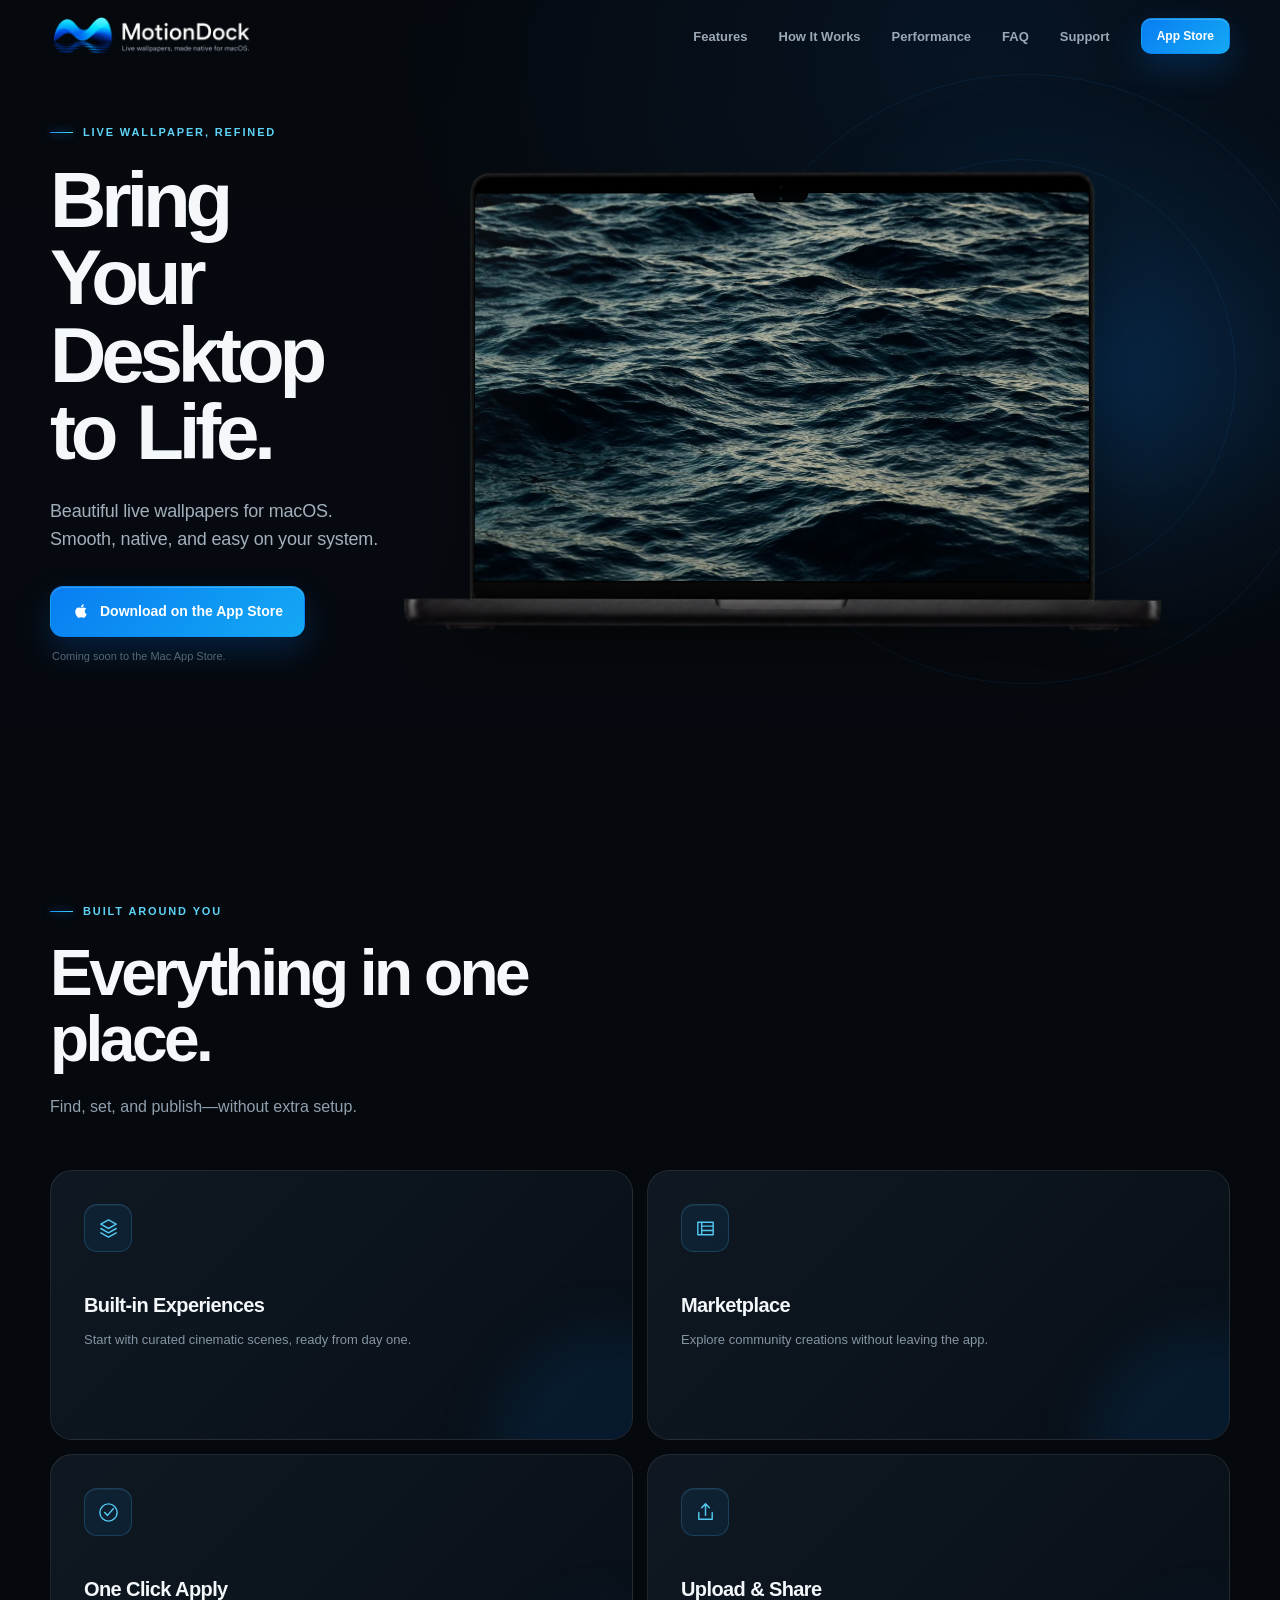
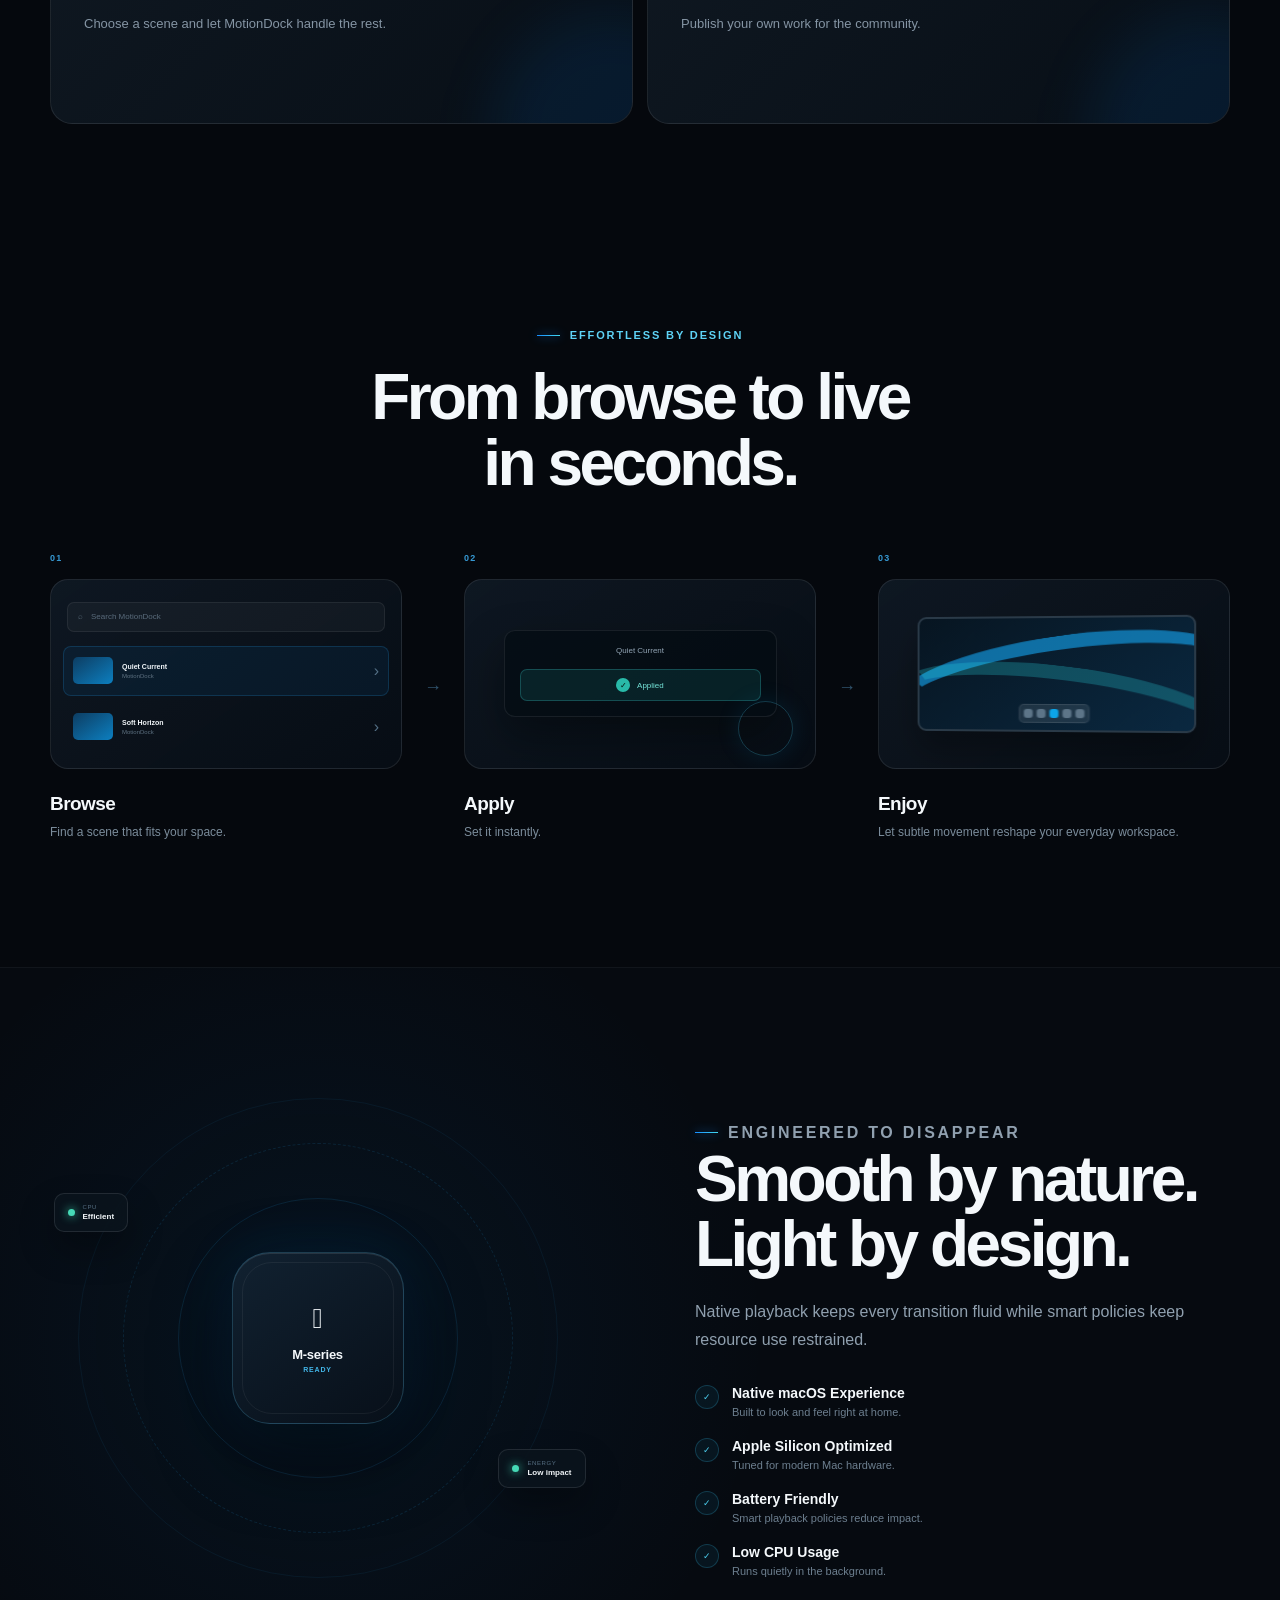
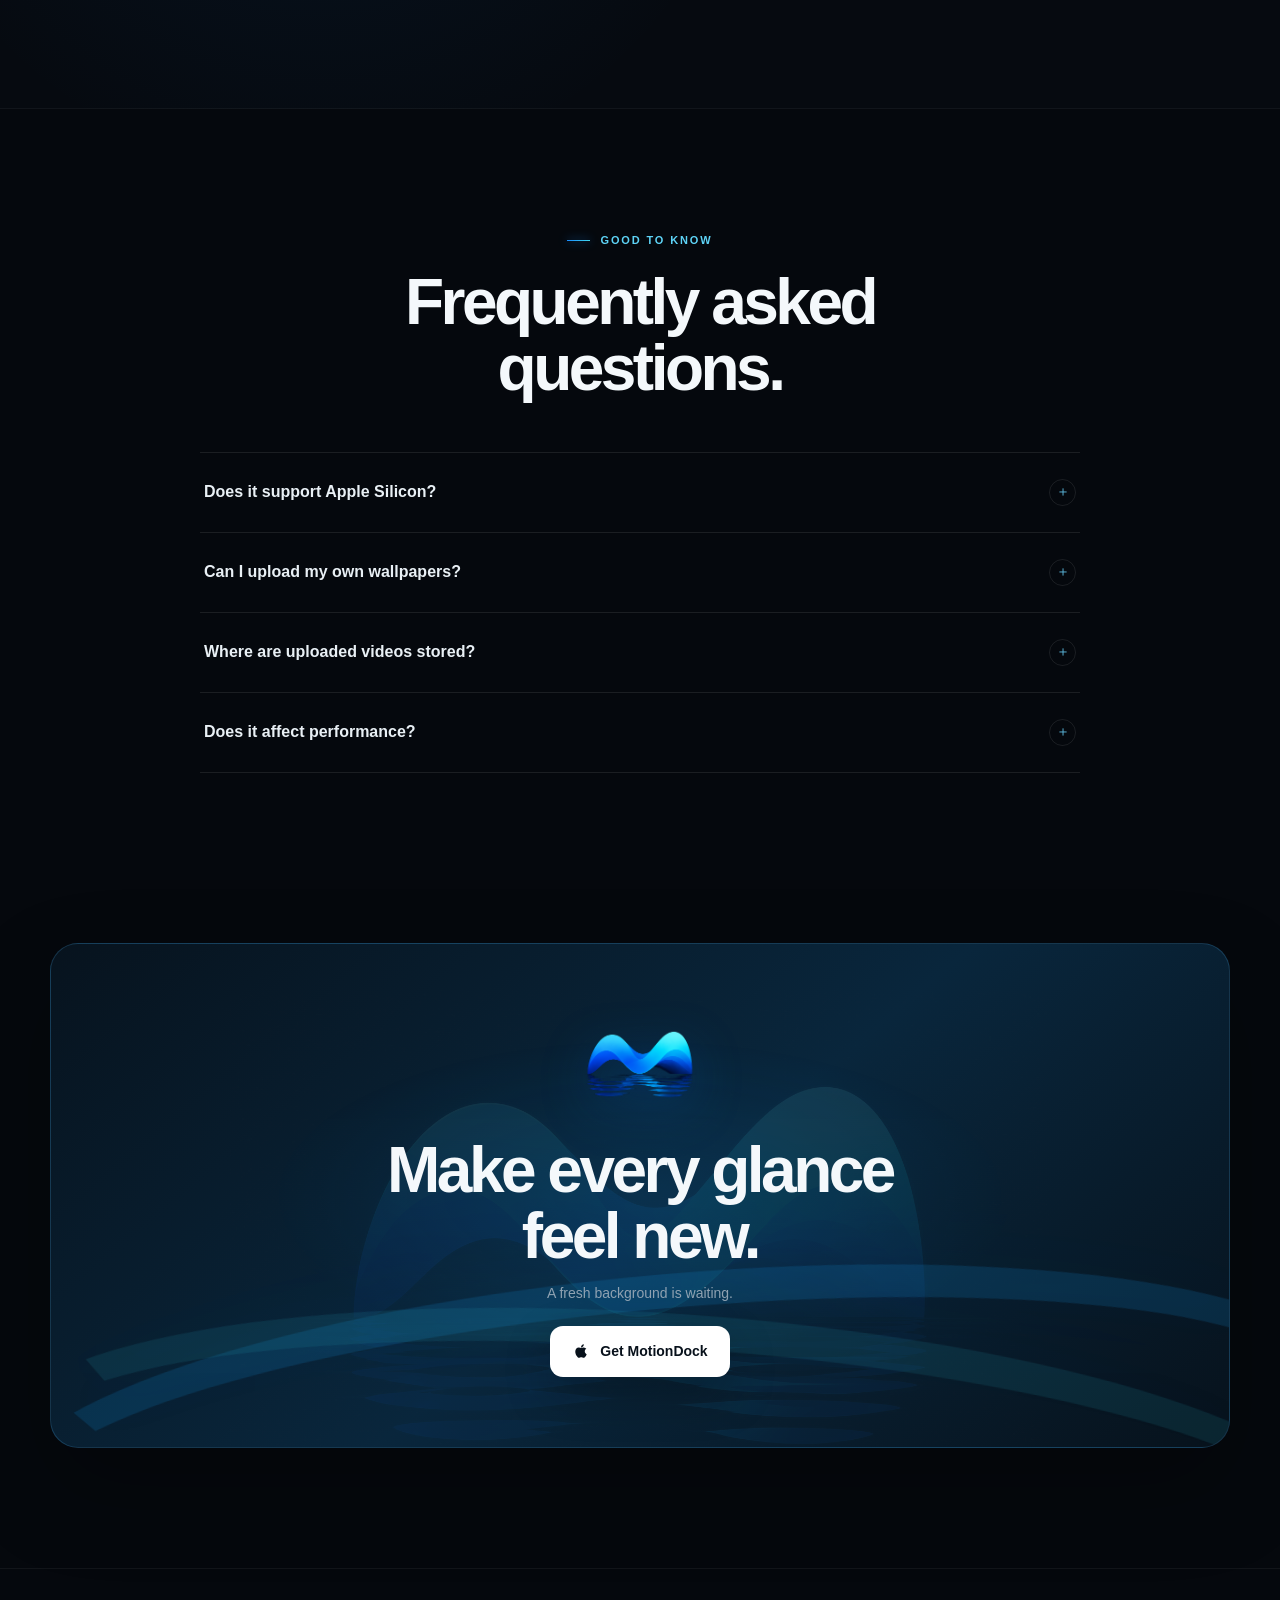
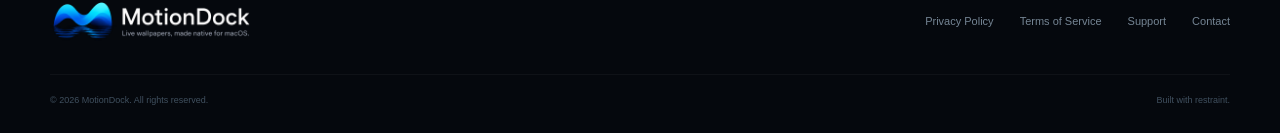
==== commit bd61e559: "Add MotionDock support page" ====
--- a/site/index.html
+++ b/site/index.html
@@ -41,6 +41,7 @@
         <a href="#how-it-works">How It Works</a>
         <a href="#performance">Performance</a>
         <a href="#faq">FAQ</a>
+        <a href="support/">Support</a>
         <a class="button button-small button-primary" href="#download" data-app-store>App Store</a>
       </div>
     </nav>
@@ -215,6 +216,7 @@
       <nav aria-label="Legal navigation">
         <a href="privacy/">Privacy Policy</a>
         <a href="terms/">Terms of Service</a>
+        <a href="support/">Support</a>
         <a href="contact/">Contact</a>
       </nav>
     </div>
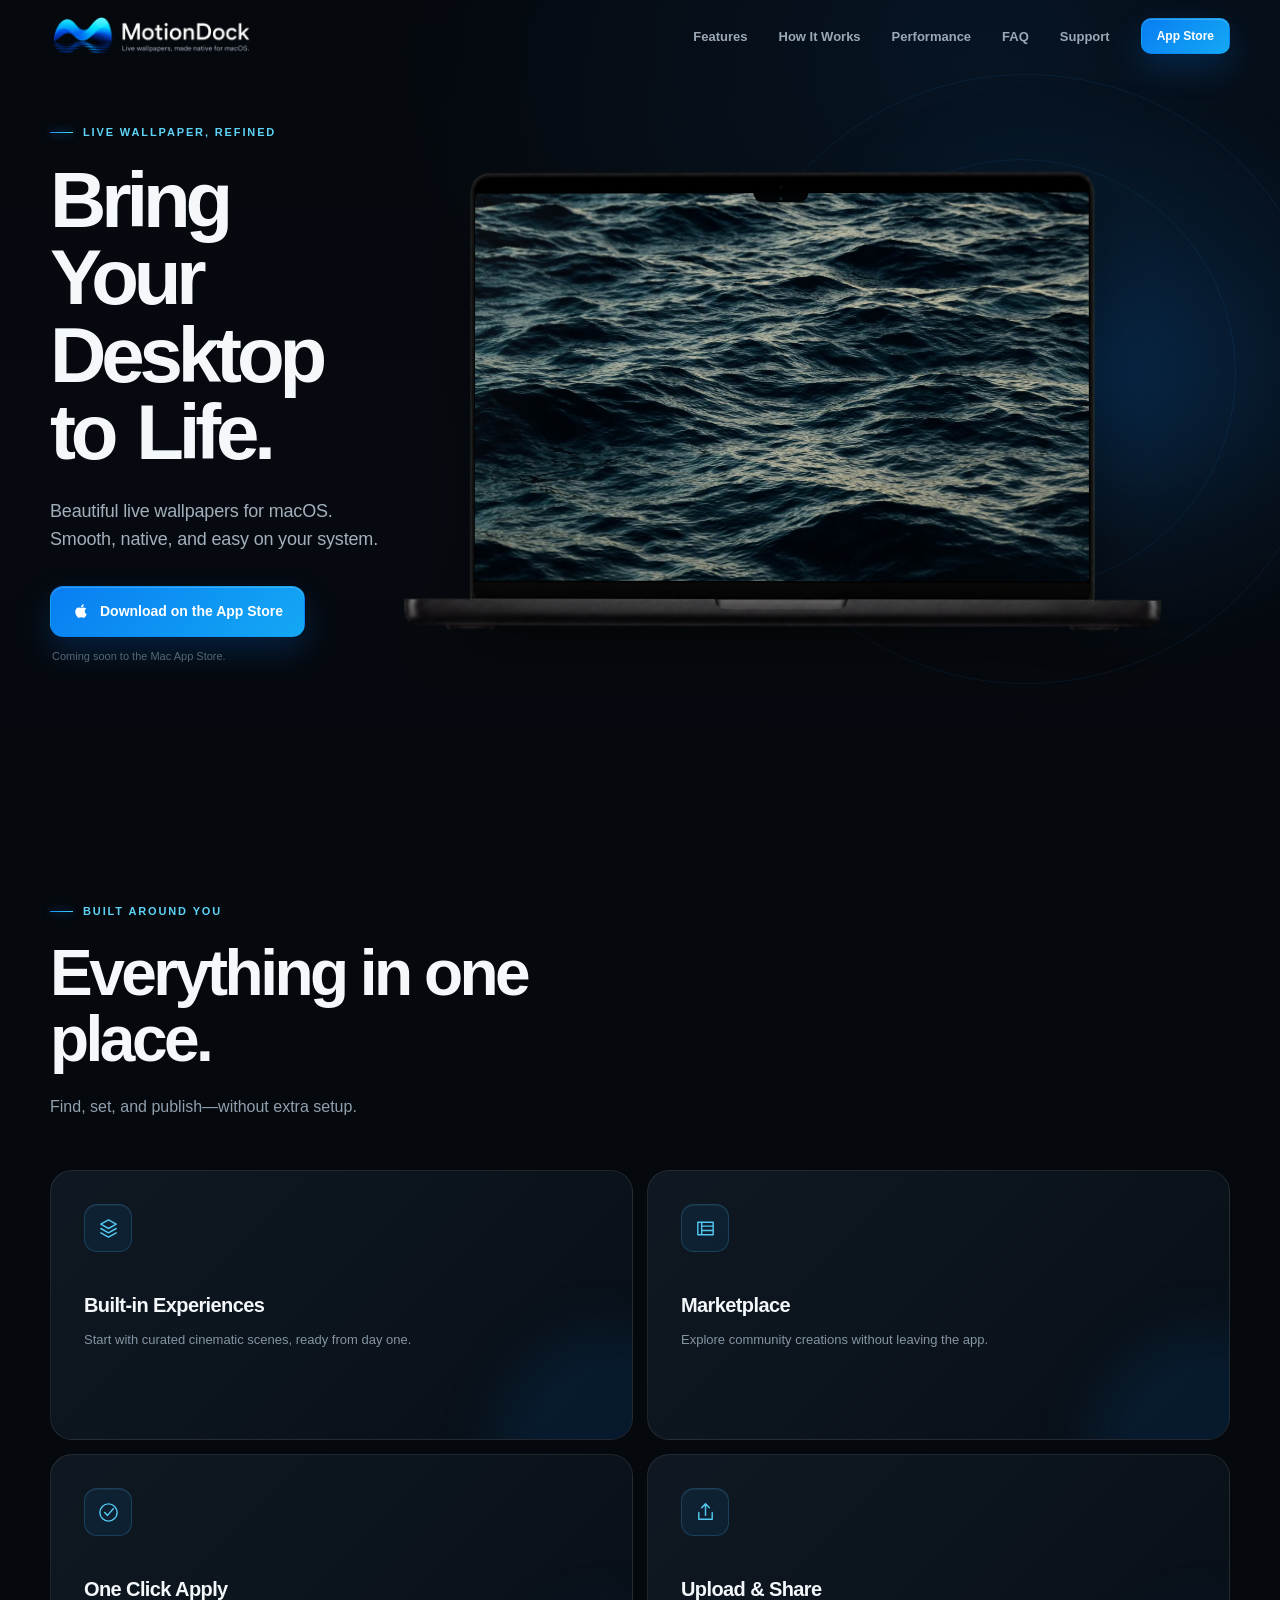
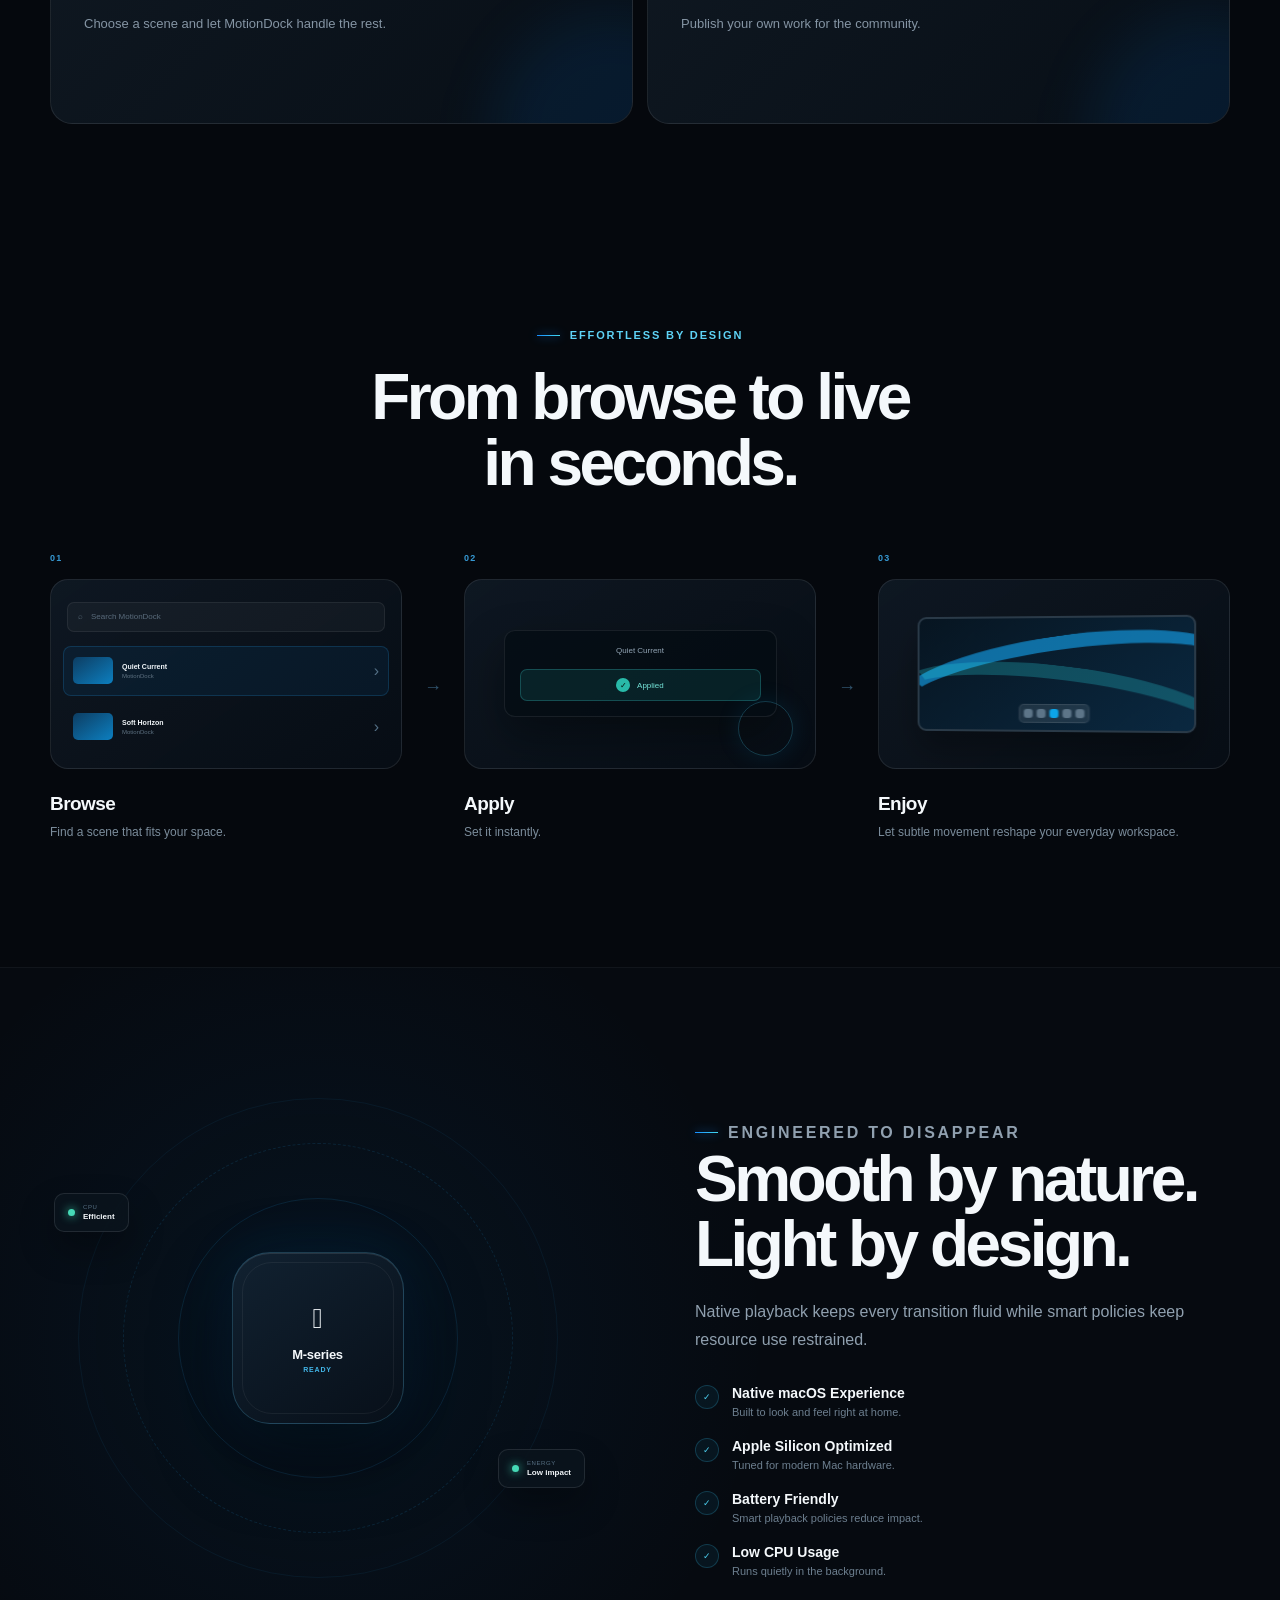
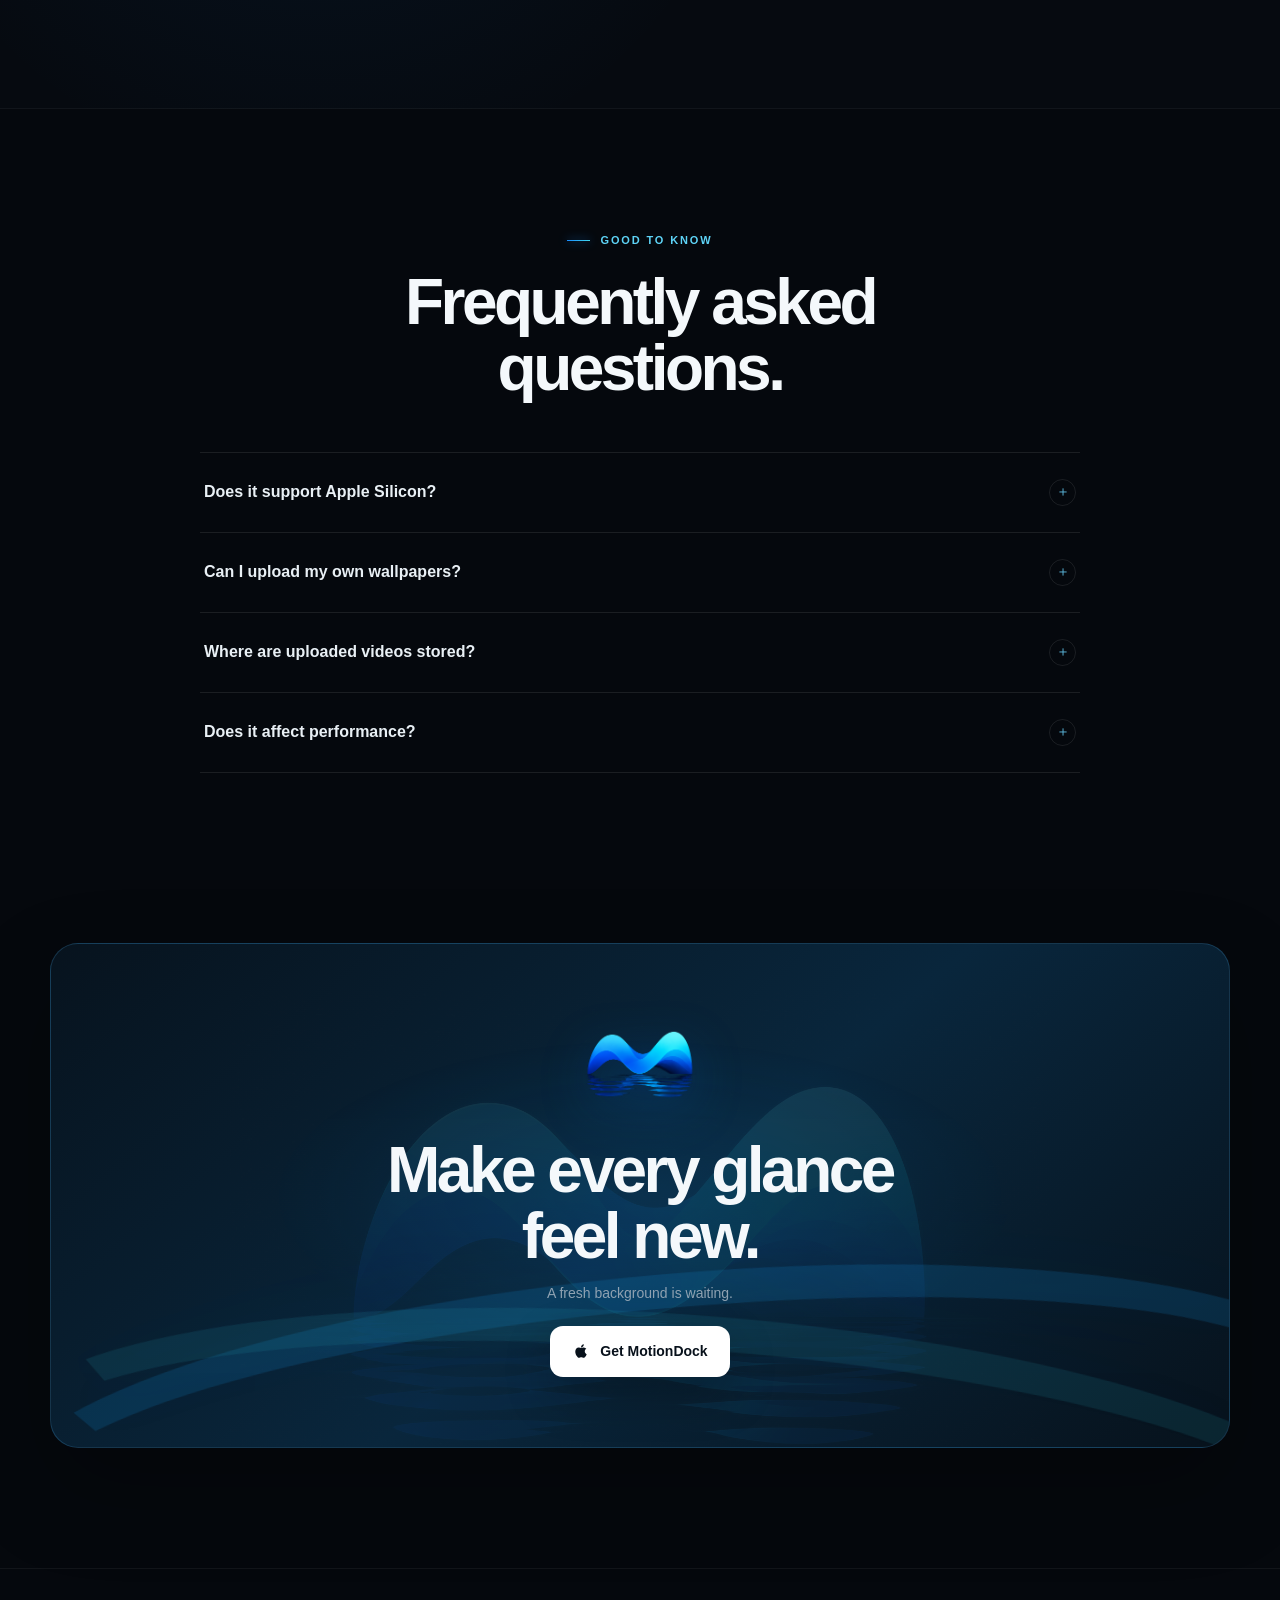
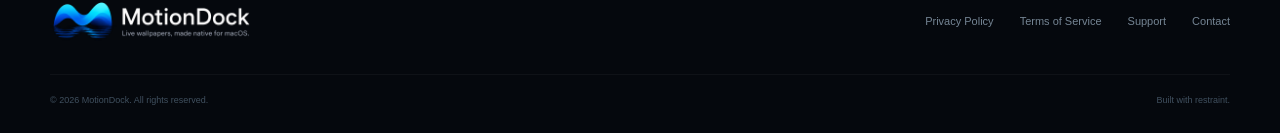
==== commit f9da690d: "Use motiondock.app for website URLs" ====
--- a/site/index.html
+++ b/site/index.html
@@ -11,13 +11,13 @@
   <meta property="og:site_name" content="MotionDock">
   <meta property="og:title" content="MotionDock — Bring Your Desktop to Life">
   <meta property="og:description" content="Beautiful live wallpapers for macOS. Designed for Apple Silicon.">
-  <meta property="og:image" content="https://gkgk104.github.io/MovingWallpaperMac/assets/brandmark.png">
-  <meta property="og:url" content="https://gkgk104.github.io/MovingWallpaperMac/">
+  <meta property="og:image" content="https://motiondock.app/assets/brandmark.png">
+  <meta property="og:url" content="https://motiondock.app/">
   <meta name="twitter:card" content="summary_large_image">
   <meta name="twitter:title" content="MotionDock — Bring Your Desktop to Life">
   <meta name="twitter:description" content="Beautiful live wallpapers for macOS. Designed for Apple Silicon.">
-  <meta name="twitter:image" content="https://gkgk104.github.io/MovingWallpaperMac/assets/brandmark.png">
-  <link rel="canonical" href="https://gkgk104.github.io/MovingWallpaperMac/">
+  <meta name="twitter:image" content="https://motiondock.app/assets/brandmark.png">
+  <link rel="canonical" href="https://motiondock.app/">
   <link rel="icon" type="image/png" href="assets/favicon.png">
   <link rel="apple-touch-icon" href="assets/brandmark.png">
   <link rel="stylesheet" href="styles.css?v=20260703-icon1">
